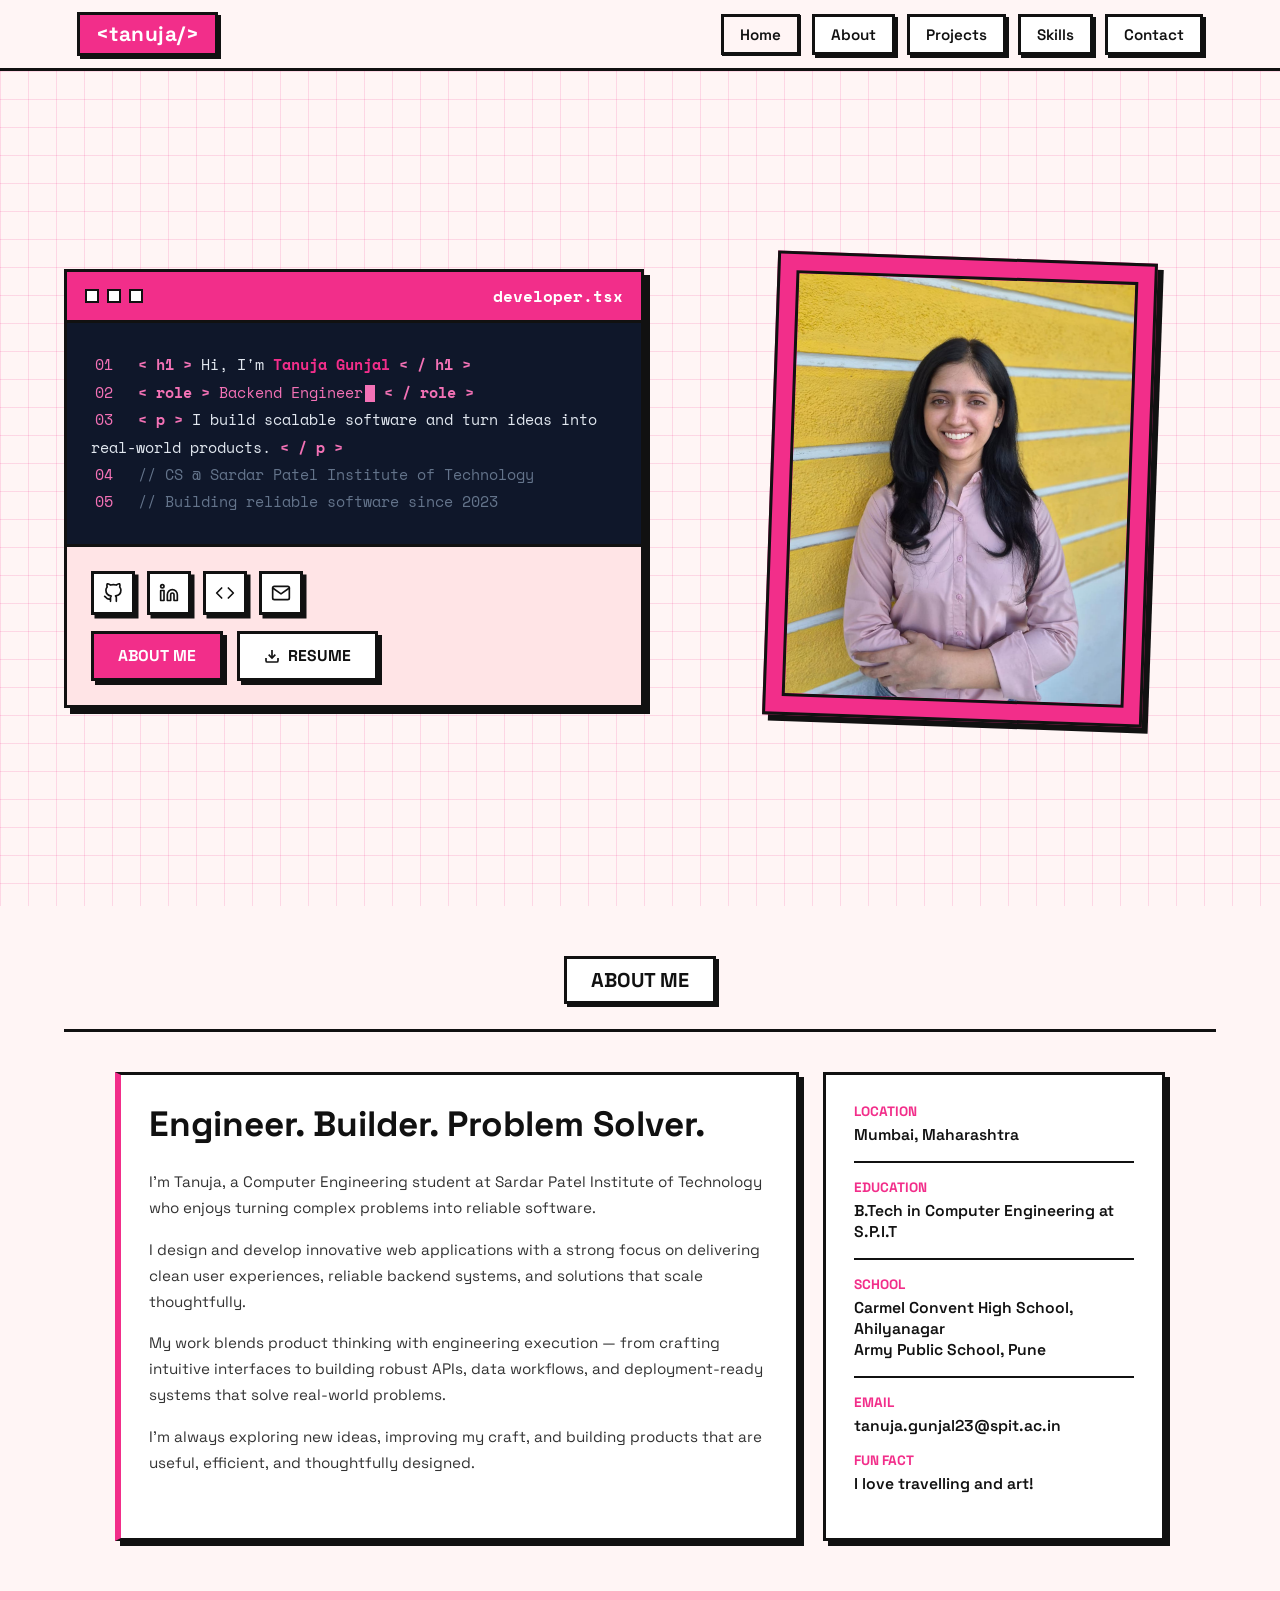
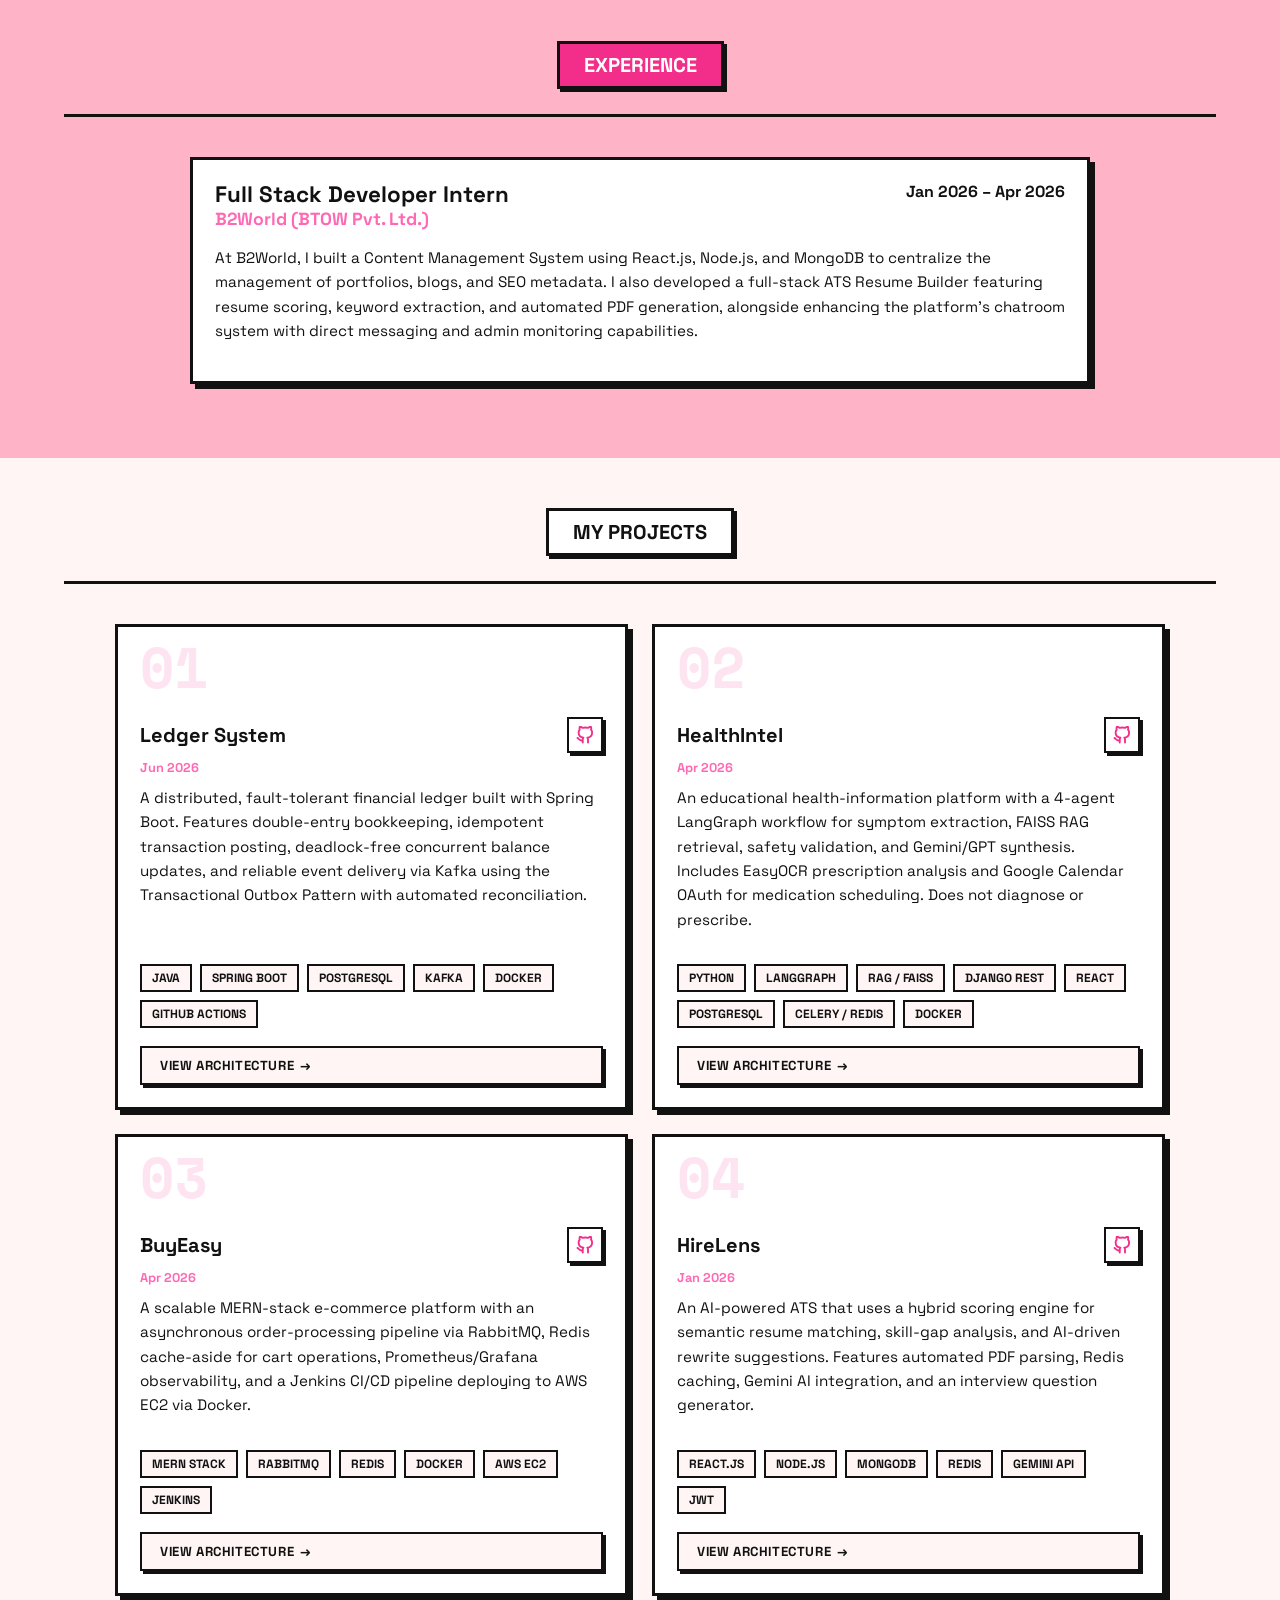
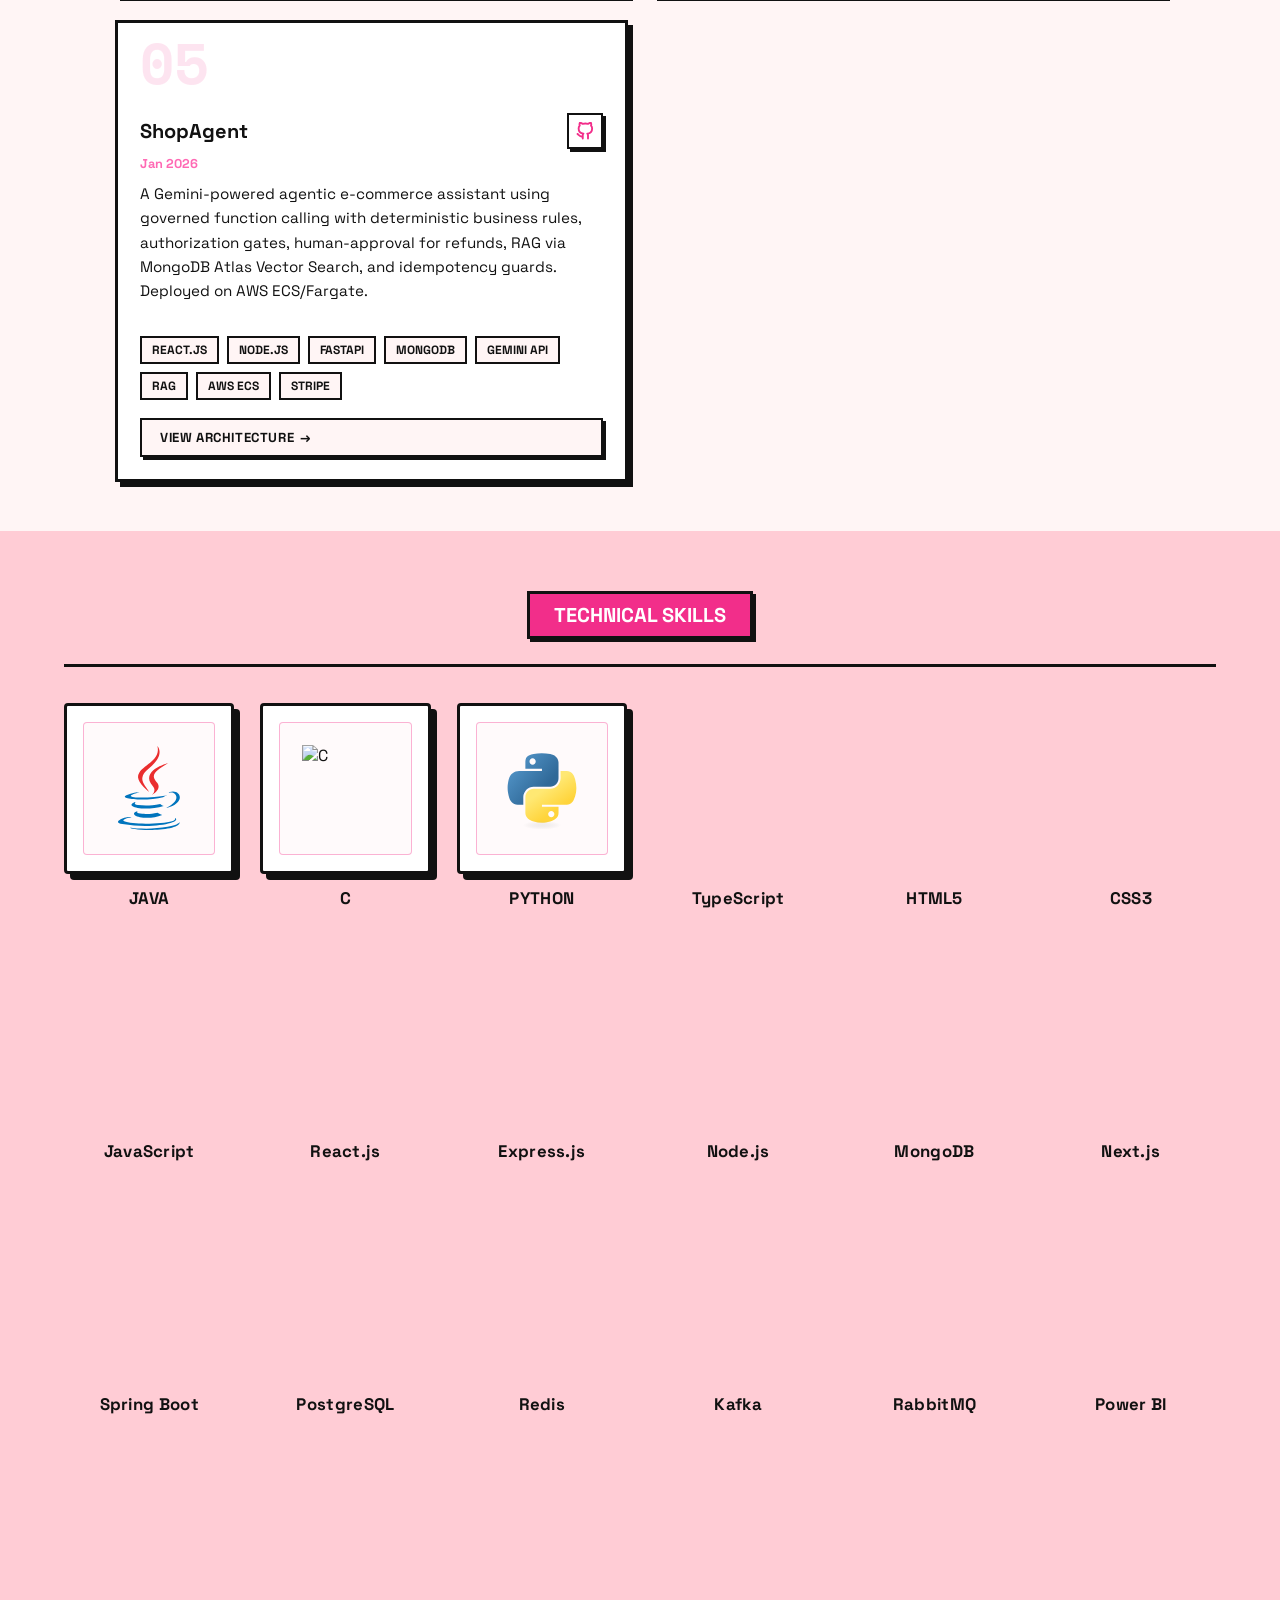
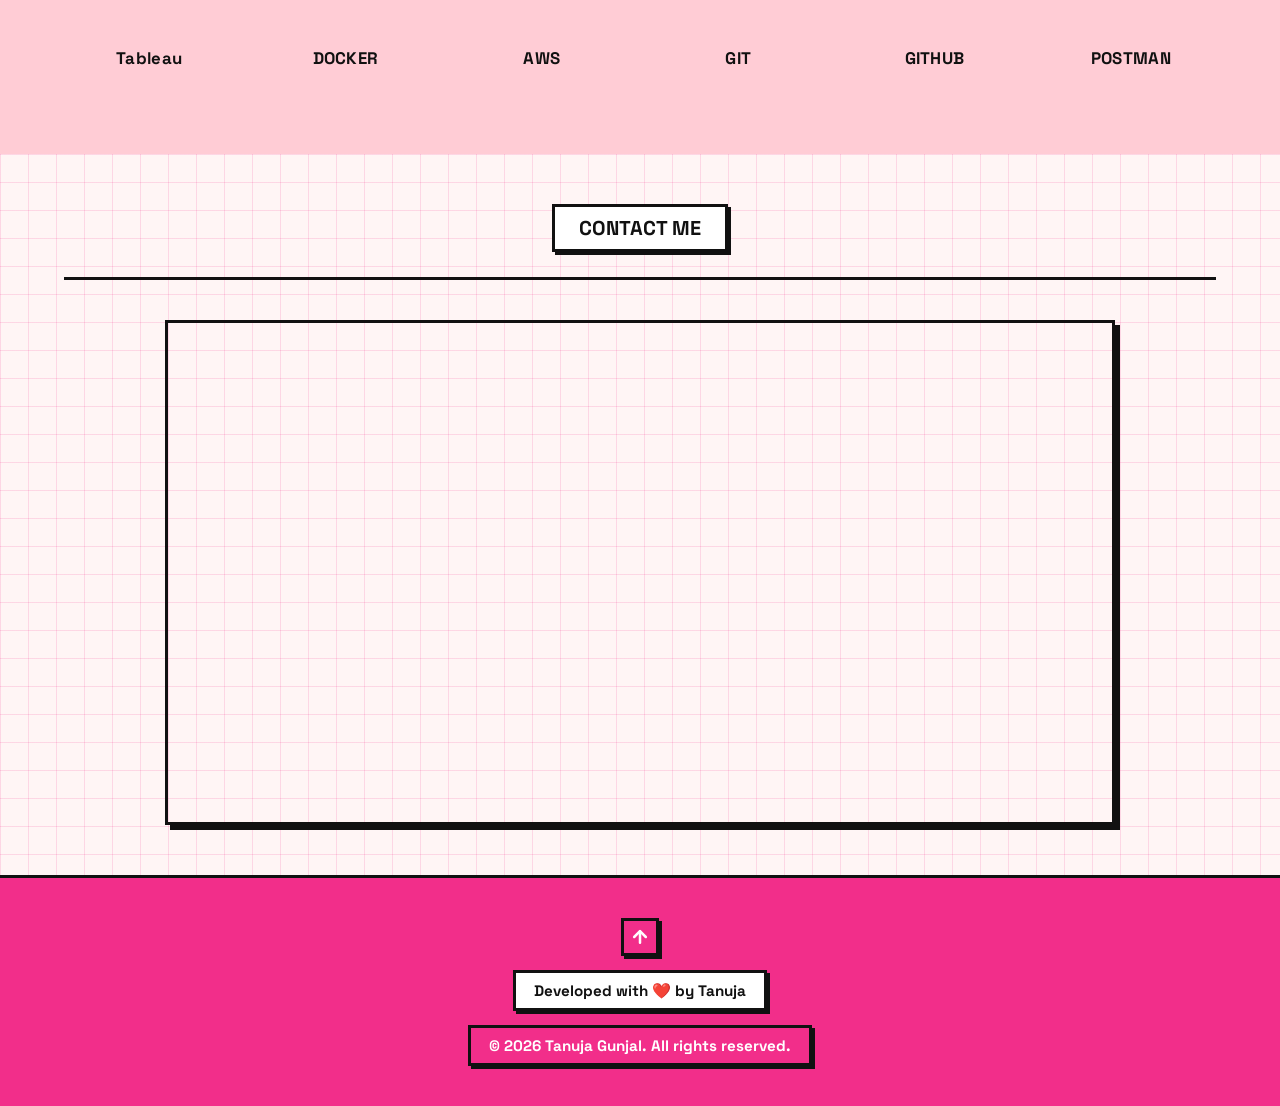
==== index.html @ b0959d9d "feat: complete portfolio – skills redesign with real logos, modal architecture, all projects" ====
<!DOCTYPE html>
<html lang="en">

<head>
  <meta charset="UTF-8" />
  <meta name="viewport" content="width=device-width, initial-scale=1.0" />
  <title>Tanuja Gunjal | Full Stack Developer</title>
  <meta name="description" content="Portfolio of Tanuja Gunjal – Computer Engineering Student at SPIT, Mumbai." />
  <link rel="preconnect" href="https://fonts.googleapis.com" />
  <link rel="preconnect" href="https://fonts.gstatic.com" crossorigin />
  <link
    href="https://fonts.googleapis.com/css2?family=Space+Grotesk:wght@400;500;600;700&family=Space+Mono:wght@400;700&display=swap"
    rel="stylesheet" />
  <link rel="stylesheet" href="style.css" />
  <script src="https://cdn.jsdelivr.net/npm/mermaid@10/dist/mermaid.min.js"></script>
</head>

<body>

  <!-- NAVBAR -->
  <nav id="navbar">
    <div class="nav-logo">&lt;tanuja/&gt;</div>
    <ul class="nav-links" id="nav-links">
      <li><a href="#home" class="nav-link" id="nav-home">Home</a></li>
      <li><a href="#about" class="nav-link" id="nav-about">About</a></li>
      <li><a href="#projects" class="nav-link" id="nav-projects">Projects</a></li>
      <li><a href="#skills" class="nav-link" id="nav-skills">Skills</a></li>
      <li><a href="#contact" class="nav-link" id="nav-contact">Contact</a></li>
    </ul>
    <button class="hamburger" id="hamburger" aria-label="Toggle menu">
      <span></span><span></span><span></span>
    </button>
  </nav>

  <!-- HERO SECTION -->
  <section id="home" class="hero">
    <div class="hero-bg-grid animated-bg"></div>
    <div class="hero-content">
      <div class="code-editor" id="hero-editor">
        <div class="editor-titlebar">
          <div class="editor-dots">
            <span class="dot"></span>
            <span class="dot"></span>
            <span class="dot"></span>
          </div>
          <span class="editor-filename">developer.tsx</span>
        </div>
        <div class="editor-body">
          <div class="code-line"><span class="ln">01</span>&nbsp;<span class="c-tag">&lt; h1 &gt;</span> Hi, I'm <span
              class="c-name">Tanuja Gunjal</span> <span class="c-tag">&lt; / h1 &gt;</span></div>
          <div class="code-line"><span class="ln">02</span>&nbsp;<span class="c-tag">&lt; role &gt;</span> <span
              class="c-pink" id="typing-role"></span><span class="cursor-blink"></span> <span class="c-tag">&lt; / role
              &gt;</span></div>
          <div class="code-line"><span class="ln">03</span>&nbsp;<span class="c-tag">&lt; p &gt;</span> I build scalable
            software and turn ideas into real-world products. <span class="c-tag">&lt; / p &gt;</span></div>
          <div class="code-line"><span class="ln">04</span>&nbsp;<span class="c-comment">// CS @ Sardar Patel Institute
              of Technology</span></div>
          <div class="code-line"><span class="ln">05</span>&nbsp;<span class="c-comment">// Building reliable software
              since 2023</span></div>
        </div>
        <div class="editor-footer">
          <div class="editor-socials">
            <a href="https://github.com/TanujaGunjal" target="_blank" class="social-icon-btn" id="hero-github"
              aria-label="GitHub">
              <svg xmlns="http://www.w3.org/2000/svg" width="20" height="20" viewBox="0 0 24 24" fill="none"
                stroke="currentColor" stroke-width="2" stroke-linecap="round" stroke-linejoin="round">
                <path
                  d="M9 19c-5 1.5-5-2.5-7-3m14 6v-3.87a3.37 3.37 0 0 0-.94-2.61c3.14-.35 6.44-1.54 6.44-7A5.44 5.44 0 0 0 20 4.77 5.07 5.07 0 0 0 19.91 1S18.73.65 16 2.48a13.38 13.38 0 0 0-7 0C6.27.65 5.09 1 5.09 1A5.07 5.07 0 0 0 5 4.77a5.44 5.44 0 0 0-1.5 3.78c0 5.42 3.3 6.61 6.44 7A3.37 3.37 0 0 0 9 18.13V22">
                </path>
              </svg>
            </a>
            <a href="https://www.linkedin.com/in/tanuja-gunjal-a8a835290" target="_blank" class="social-icon-btn"
              id="hero-linkedin" aria-label="LinkedIn">
              <svg xmlns="http://www.w3.org/2000/svg" width="20" height="20" viewBox="0 0 24 24" fill="none"
                stroke="currentColor" stroke-width="2" stroke-linecap="round" stroke-linejoin="round">
                <path d="M16 8a6 6 0 0 1 6 6v7h-4v-7a2 2 0 0 0-2-2 2 2 0 0 0-2 2v7h-4v-7a6 6 0 0 1 6-6z"></path>
                <rect x="2" y="9" width="4" height="12"></rect>
                <circle cx="4" cy="4" r="2"></circle>
              </svg>
            </a>
            <a href="https://leetcode.com/u/tanujagunjal/" target="_blank" class="social-icon-btn" id="hero-leetcode"
              aria-label="LeetCode">
              <svg xmlns="http://www.w3.org/2000/svg" width="20" height="20" viewBox="0 0 24 24" fill="none"
                stroke="currentColor" stroke-width="2" stroke-linecap="round" stroke-linejoin="round">
                <polyline points="16 18 22 12 16 6"></polyline>
                <polyline points="8 6 2 12 8 18"></polyline>
              </svg>
            </a>
            <a href="mailto:tanuja.gunjal23@spit.ac.in" class="social-icon-btn" id="hero-email" aria-label="Email">
              <svg xmlns="http://www.w3.org/2000/svg" width="20" height="20" viewBox="0 0 24 24" fill="none"
                stroke="currentColor" stroke-width="2" stroke-linecap="round" stroke-linejoin="round">
                <path d="M4 4h16c1.1 0 2 .9 2 2v12c0 1.1-.9 2-2 2H4c-1.1 0-2-.9-2-2V6c0-1.1.9-2 2-2z"></path>
                <polyline points="22,6 12,13 2,6"></polyline>
              </svg>
            </a>
          </div>
          <div class="editor-cta">
            <a href="#about" class="btn-solid" id="btn-about-me">ABOUT ME</a>
            <a href="Resume_TanujaGunjal.pdf" download="Resume_TanujaGunjal.pdf" class="btn-outline" id="btn-resume">
              <svg xmlns="http://www.w3.org/2000/svg" width="16" height="16" viewBox="0 0 24 24" fill="none"
                stroke="currentColor" stroke-width="2.5">
                <path d="M21 15v4a2 2 0 0 1-2 2H5a2 2 0 0 1-2-2v-4"></path>
                <polyline points="7 10 12 15 17 10"></polyline>
                <line x1="12" y1="15" x2="12" y2="3"></line>
              </svg>
              RESUME
            </a>
          </div>
        </div>
      </div>
      <div class="hero-photo-wrap" id="hero-photo-wrap">
        <div class="hero-photo-frame">
          <div class="hero-photo-inner">
            <img src="pic.jpeg" alt="Tanuja Gunjal" class="hero-photo" id="hero-photo" />
          </div>
        </div>
      </div>
    </div>
  </section>



  <!-- ABOUT SECTION -->
  <section id="about" class="section about-section">
    <div class="section-label-wrap">
      <div class="section-pill-label">ABOUT ME</div>
    </div>
    <div class="section-divider-line"></div>
    <div class="about-grid">
      <div class="about-bio-card" id="about-bio-card">

        <h3 style="margin-bottom: 1.5rem; font-size: 2.2rem; line-height: 1.2;">Engineer. Builder. Problem Solver.</h3>
        <p>I'm Tanuja, a Computer Engineering student at Sardar Patel Institute of Technology who enjoys turning complex
          problems into reliable software.</p>
        <p>I design and develop innovative web applications with a strong focus on delivering clean user experiences,
          reliable backend systems, and solutions that scale thoughtfully.</p>
        <p>My work blends product thinking with engineering execution — from crafting intuitive interfaces to building
          robust APIs, data workflows, and deployment-ready systems that solve real-world problems.</p>
        <p>I'm always exploring new ideas, improving my craft, and building products that are useful, efficient, and
          thoughtfully designed.</p>
      </div>
      <div class="about-info-card" id="about-info-card">
        <div class="info-item">
          <span class="info-label">LOCATION</span>
          <span class="info-value">Mumbai, Maharashtra</span>
          <div class="info-hr"></div>
        </div>
        <div class="info-item">
          <span class="info-label">EDUCATION</span>
          <span class="info-value">B.Tech in Computer Engineering at S.P.I.T</span>
          <div class="info-hr"></div>
        </div>
        <div class="info-item">
          <span class="info-label">SCHOOL</span>
          <span class="info-value">Carmel Convent High School, Ahilyanagar<br>Army Public School, Pune</span>
          <div class="info-hr"></div>
        </div>
        <div class="info-item">
          <span class="info-label">EMAIL</span>
          <span class="info-value">tanuja.gunjal23@spit.ac.in</span>
        </div>
        <div class="info-item">
          <span class="info-label">FUN FACT</span>
          <span class="info-value">I love travelling and art!</span>
        </div>
      </div>
    </div>
  </section>

  <!-- EXPERIENCE SECTION -->
  <section id="experience" class="section projects-section">
    <div class="projects-bg-stripes"></div>
    <div class="section-label-wrap">
      <div class="section-pill-label pink-pill">EXPERIENCE</div>
    </div>
    <div class="section-divider-line"></div>

    <div style="max-width: 900px; margin: 0 auto;">
      <div class="project-card experience-card fade-in" style="margin-bottom: 24px;">
        <div class="project-body">
          <h3 class="project-title" style="font-size: 1.4rem;">Full Stack Developer Intern <span
              style="font-size: 1rem; color: var(--text-muted); float: right;">Jan 2026 – Apr 2026</span></h3>
          <h4 style="font-size: 1.1rem; color: var(--pink); margin-bottom: 16px;">B2World (BTOW Pvt. Ltd.)</h4>

          <p style="font-size: 0.95rem; color: var(--text-muted); line-height: 1.6; margin-bottom: 16px;">
            At B2World, I built a Content Management System using React.js, Node.js, and MongoDB to centralize the
            management of portfolios, blogs, and SEO metadata. I also developed a full-stack ATS Resume Builder
            featuring resume scoring, keyword extraction, and automated PDF generation, alongside enhancing the
            platform's chatroom system with direct messaging and admin monitoring capabilities.
          </p>
        </div>
      </div>
    </div>
  </section>

  <!-- PROJECTS SECTION -->
  <section id="projects" class="section about-section" style="background: var(--cream);">
    <div class="section-label-wrap">
      <div class="section-pill-label">MY PROJECTS</div>
    </div>
    <div class="section-divider-line"></div>
    <div class="projects-grid">

      <div class="project-card">
        <div class="project-num">01</div>
        <div class="project-body" style="border-top: none;">
          <div class="project-header">
            <h3 class="project-title">Ledger System</h3>
            <a href="https://github.com/TanujaGunjal/ledger-system" target="_blank" rel="noopener noreferrer"
              class="project-github-btn" aria-label="Ledger System GitHub">
              <svg xmlns="http://www.w3.org/2000/svg" width="20" height="20" viewBox="0 0 24 24" fill="none"
                stroke="var(--hot-pink)" stroke-width="2.5" stroke-linecap="round" stroke-linejoin="round">
                <path
                  d="M9 19c-5 1.5-5-2.5-7-3m14 6v-3.87a3.37 3.37 0 0 0-.94-2.61c3.14-.35 6.44-1.54 6.44-7A5.44 5.44 0 0 0 20 4.77 5.07 5.07 0 0 0 19.91 1S18.73.65 16 2.48a13.38 13.38 0 0 0-7 0C6.27.65 5.09 1 5.09 1A5.07 5.07 0 0 0 5 4.77a5.44 5.44 0 0 0-1.5 3.78c0 5.42 3.3 6.61 6.44 7A3.37 3.37 0 0 0 9 18.13V22">
                </path>
              </svg>
            </a>
          </div>
          <p style="font-size: 0.8rem; font-weight: 700; margin-bottom: 10px; color: var(--pink);">Jun 2026</p>
          <p style="font-size: 0.95rem; color: var(--text-muted); line-height: 1.6; margin-bottom: 16px; flex: 1;">A
            distributed, fault-tolerant financial ledger built with Spring Boot. Features double-entry bookkeeping,
            idempotent transaction posting, deadlock-free concurrent balance updates, and reliable event delivery via
            Kafka using the Transactional Outbox Pattern with automated reconciliation.</p>
          <div class="project-tags">
            <span class="tag-pill">JAVA</span><span class="tag-pill">SPRING BOOT</span><span
              class="tag-pill">POSTGRESQL</span><span class="tag-pill">KAFKA</span><span
              class="tag-pill">DOCKER</span><span class="tag-pill">GITHUB ACTIONS</span>
          </div>
          <button class="architecture-btn" onclick="openCaseStudy('ledger')" id="btn-arch-ledger">VIEW ARCHITECTURE <span aria-hidden="true">→</span></button>
        </div>
      </div>

      <div class="project-card">
        <div class="project-num">02</div>
        <div class="project-body">
          <div class="project-header">
            <h3 class="project-title">HealthIntel</h3>
            <a href="https://github.com/TanujaGunjal/HealthIntel" target="_blank" rel="noopener noreferrer"
              class="project-github-btn" aria-label="HealthIntel GitHub">
              <svg xmlns="http://www.w3.org/2000/svg" width="20" height="20" viewBox="0 0 24 24" fill="none"
                stroke="var(--hot-pink)" stroke-width="2.5" stroke-linecap="round" stroke-linejoin="round">
                <path
                  d="M9 19c-5 1.5-5-2.5-7-3m14 6v-3.87a3.37 3.37 0 0 0-.94-2.61c3.14-.35 6.44-1.54 6.44-7A5.44 5.44 0 0 0 20 4.77 5.07 5.07 0 0 0 19.91 1S18.73.65 16 2.48a13.38 13.38 0 0 0-7 0C6.27.65 5.09 1 5.09 1A5.07 5.07 0 0 0 5 4.77a5.44 5.44 0 0 0-1.5 3.78c0 5.42 3.3 6.61 6.44 7A3.37 3.37 0 0 0 9 18.13V22">
                </path>
              </svg>
            </a>
          </div>
          <p style="font-size: 0.8rem; font-weight: 700; margin-bottom: 10px; color: var(--pink);">Apr 2026</p>
          <p style="font-size: 0.95rem; color: var(--text-muted); line-height: 1.6; margin-bottom: 16px; flex: 1;">An
            educational health-information platform with a 4-agent LangGraph workflow for symptom extraction, FAISS RAG
            retrieval, safety validation, and Gemini/GPT synthesis. Includes EasyOCR prescription analysis and Google
            Calendar OAuth for medication scheduling. Does not diagnose or prescribe.</p>
          <div class="project-tags">
            <span class="tag-pill">PYTHON</span><span class="tag-pill">LANGGRAPH</span><span
              class="tag-pill">RAG / FAISS</span><span class="tag-pill">DJANGO REST</span><span
              class="tag-pill">REACT</span><span class="tag-pill">POSTGRESQL</span><span
              class="tag-pill">CELERY / REDIS</span><span class="tag-pill">DOCKER</span>
          </div>
          <button class="architecture-btn" onclick="openCaseStudy('healthintel')" id="btn-arch-healthintel">VIEW ARCHITECTURE <span aria-hidden="true">→</span></button>
        </div>
      </div>

      <div class="project-card">
        <div class="project-num">03</div>
        <div class="project-body">
          <div class="project-header">
            <h3 class="project-title">BuyEasy</h3>
            <a href="https://github.com/TanujaGunjal/BuyEasy-DevOps" target="_blank" rel="noopener noreferrer"
              class="project-github-btn" aria-label="BuyEasy GitHub">
              <svg xmlns="http://www.w3.org/2000/svg" width="20" height="20" viewBox="0 0 24 24" fill="none"
                stroke="var(--hot-pink)" stroke-width="2.5" stroke-linecap="round" stroke-linejoin="round">
                <path
                  d="M9 19c-5 1.5-5-2.5-7-3m14 6v-3.87a3.37 3.37 0 0 0-.94-2.61c3.14-.35 6.44-1.54 6.44-7A5.44 5.44 0 0 0 20 4.77 5.07 5.07 0 0 0 19.91 1S18.73.65 16 2.48a13.38 13.38 0 0 0-7 0C6.27.65 5.09 1 5.09 1A5.07 5.07 0 0 0 5 4.77a5.44 5.44 0 0 0-1.5 3.78c0 5.42 3.3 6.61 6.44 7A3.37 3.37 0 0 0 9 18.13V22">
                </path>
              </svg>
            </a>
          </div>
          <p style="font-size: 0.8rem; font-weight: 700; margin-bottom: 10px; color: var(--pink);">Apr 2026</p>
          <p style="font-size: 0.95rem; color: var(--text-muted); line-height: 1.6; margin-bottom: 16px; flex: 1;">A
            scalable MERN-stack e-commerce platform with an asynchronous order-processing pipeline via RabbitMQ,
            Redis cache-aside for cart operations, Prometheus/Grafana observability, and a Jenkins CI/CD pipeline
            deploying to AWS EC2 via Docker.</p>
          <div class="project-tags">
            <span class="tag-pill">MERN STACK</span><span class="tag-pill">RABBITMQ</span><span
              class="tag-pill">REDIS</span><span class="tag-pill">DOCKER</span><span class="tag-pill">AWS
              EC2</span><span class="tag-pill">JENKINS</span>
          </div>
          <button class="architecture-btn" onclick="openCaseStudy('buyeasy')" id="btn-arch-buyeasy">VIEW ARCHITECTURE <span aria-hidden="true">→</span></button>
        </div>
      </div>

      <div class="project-card">
        <div class="project-num">04</div>
        <div class="project-body">
          <div class="project-header">
            <h3 class="project-title">HireLens</h3>
            <a href="https://github.com/TanujaGunjal/hirelens" target="_blank" rel="noopener noreferrer"
              class="project-github-btn" aria-label="HireLens GitHub">
              <svg xmlns="http://www.w3.org/2000/svg" width="20" height="20" viewBox="0 0 24 24" fill="none"
                stroke="var(--hot-pink)" stroke-width="2.5" stroke-linecap="round" stroke-linejoin="round">
                <path
                  d="M9 19c-5 1.5-5-2.5-7-3m14 6v-3.87a3.37 3.37 0 0 0-.94-2.61c3.14-.35 6.44-1.54 6.44-7A5.44 5.44 0 0 0 20 4.77 5.07 5.07 0 0 0 19.91 1S18.73.65 16 2.48a13.38 13.38 0 0 0-7 0C6.27.65 5.09 1 5.09 1A5.07 5.07 0 0 0 5 4.77a5.44 5.44 0 0 0-1.5 3.78c0 5.42 3.3 6.61 6.44 7A3.37 3.37 0 0 0 9 18.13V22">
                </path>
              </svg>
            </a>
          </div>
          <p style="font-size: 0.8rem; font-weight: 700; margin-bottom: 10px; color: var(--pink);">Jan 2026</p>
          <p style="font-size: 0.95rem; color: var(--text-muted); line-height: 1.6; margin-bottom: 16px; flex: 1;">An
            AI-powered ATS that uses a hybrid scoring engine for semantic resume matching, skill-gap analysis, and
            AI-driven rewrite suggestions. Features automated PDF parsing, Redis caching, Gemini AI integration,
            and an interview question generator.</p>
          <div class="project-tags">
            <span class="tag-pill">REACT.JS</span><span class="tag-pill">NODE.JS</span><span
              class="tag-pill">MONGODB</span><span class="tag-pill">REDIS</span><span class="tag-pill">GEMINI
              API</span><span class="tag-pill">JWT</span>
          </div>
          <button class="architecture-btn" onclick="openCaseStudy('hirelens')" id="btn-arch-hirelens">VIEW ARCHITECTURE <span aria-hidden="true">→</span></button>
        </div>
      </div>

      <div class="project-card fade-in">
        <div class="project-num">05</div>
        <div class="project-body">
          <div class="project-header">
            <h3 class="project-title">ShopAgent</h3>
            <a href="https://github.com/TanujaGunjal/ShopAgent-" target="_blank" rel="noopener noreferrer"
              class="project-github-btn" aria-label="ShopAgent GitHub">
              <svg xmlns="http://www.w3.org/2000/svg" width="20" height="20" viewBox="0 0 24 24" fill="none"
                stroke="var(--hot-pink)" stroke-width="2.5" stroke-linecap="round" stroke-linejoin="round">
                <path
                  d="M9 19c-5 1.5-5-2.5-7-3m14 6v-3.87a3.37 3.37 0 0 0-.94-2.61c3.14-.35 6.44-1.54 6.44-7A5.44 5.44 0 0 0 20 4.77 5.07 5.07 0 0 0 19.91 1S18.73.65 16 2.48a13.38 13.38 0 0 0-7 0C6.27.65 5.09 1 5.09 1A5.07 5.07 0 0 0 5 4.77a5.44 5.44 0 0 0-1.5 3.78c0 5.42 3.3 6.61 6.44 7A3.37 3.37 0 0 0 9 18.13V22">
                </path>
              </svg>
            </a>
          </div>
          <p style="font-size: 0.8rem; font-weight: 700; margin-bottom: 10px; color: var(--pink);">Jan 2026</p>
          <p style="font-size: 0.95rem; color: var(--text-muted); line-height: 1.6; margin-bottom: 16px; flex: 1;">A
            Gemini-powered agentic e-commerce assistant using governed function calling with deterministic business
            rules, authorization gates, human-approval for refunds, RAG via MongoDB Atlas Vector Search, and idempotency
            guards. Deployed on AWS ECS/Fargate.</p>
          <div class="project-tags">
            <span class="tag-pill">REACT.JS</span><span class="tag-pill">NODE.JS</span><span
              class="tag-pill">FASTAPI</span><span class="tag-pill">MONGODB</span><span class="tag-pill">GEMINI
              API</span><span class="tag-pill">RAG</span><span class="tag-pill">AWS ECS</span><span
              class="tag-pill">STRIPE</span>
          </div>
          <button class="architecture-btn" onclick="openCaseStudy('shopagent')" id="btn-arch-shopagent">VIEW ARCHITECTURE <span aria-hidden="true">→</span></button>
        </div>
      </div>


    </div>
  </section>

  <!-- SKILLS SECTION -->
  <section id="skills" class="section skills-section">
    <div class="section-label-wrap">
      <div class="section-pill-label pink-pill">TECHNICAL SKILLS</div>
    </div>
    <div class="section-divider-line"></div>
    <div class="skills-grid">
      <div class="skill-item">
        <div class="skill-card">
          <div class="skill-logo-box">
            <img src="assets/icons/java.svg" alt="Java" class="skill-logo" loading="lazy" />
          </div>
        </div>
        <span class="skill-label">JAVA</span>
      </div>

      <div class="skill-item">
        <div class="skill-card">
          <div class="skill-logo-box">
            <img src="assets/icons/c.svg" alt="C" class="skill-logo" loading="lazy" />
          </div>
        </div>
        <span class="skill-label">C</span>
      </div>

      <div class="skill-item">
        <div class="skill-card">
          <div class="skill-logo-box">
            <img src="assets/icons/python.svg" alt="Python" class="skill-logo" loading="lazy" />
          </div>
        </div>
        <span class="skill-label">PYTHON</span>
      </div>

      <div class="skill-item">
        <div class="skill-card">
          <div class="skill-logo-box">
            <img src="assets/icons/typescript.svg" alt="TypeScript" class="skill-logo" loading="lazy" />
          </div>
        </div>
        <span class="skill-label">TypeScript</span>
      </div>

      <div class="skill-item">
        <div class="skill-card">
          <div class="skill-logo-box">
            <img src="assets/icons/html5.svg" alt="HTML5" class="skill-logo" loading="lazy" />
          </div>
        </div>
        <span class="skill-label">HTML5</span>
      </div>

      <div class="skill-item">
        <div class="skill-card">
          <div class="skill-logo-box">
            <img src="assets/icons/css3.svg" alt="CSS3" class="skill-logo" loading="lazy" />
          </div>
        </div>
        <span class="skill-label">CSS3</span>
      </div>

      <div class="skill-item">
        <div class="skill-card">
          <div class="skill-logo-box">
            <img src="assets/icons/javascript.svg" alt="JavaScript" class="skill-logo" loading="lazy" />
          </div>
        </div>
        <span class="skill-label">JavaScript</span>
      </div>

      <div class="skill-item">
        <div class="skill-card">
          <div class="skill-logo-box">
            <img src="assets/icons/react.svg" alt="React.js" class="skill-logo" loading="lazy" />
          </div>
        </div>
        <span class="skill-label">React.js</span>
      </div>

      <div class="skill-item">
        <div class="skill-card">
          <div class="skill-logo-box logo-dark">
            <img src="assets/icons/express.svg" alt="Express.js" class="skill-logo" loading="lazy" />
          </div>
        </div>
        <span class="skill-label">Express.js</span>
      </div>

      <div class="skill-item">
        <div class="skill-card">
          <div class="skill-logo-box">
            <img src="assets/icons/nodejs.svg" alt="Node.js" class="skill-logo" loading="lazy" />
          </div>
        </div>
        <span class="skill-label">Node.js</span>
      </div>

      <div class="skill-item">
        <div class="skill-card">
          <div class="skill-logo-box">
            <img src="assets/icons/mongodb.svg" alt="MongoDB" class="skill-logo" loading="lazy" />
          </div>
        </div>
        <span class="skill-label">MongoDB</span>
      </div>

      <div class="skill-item">
        <div class="skill-card">
          <div class="skill-logo-box logo-dark">
            <img src="assets/icons/nextjs.svg" alt="Next.js" class="skill-logo" loading="lazy" />
          </div>
        </div>
        <span class="skill-label">Next.js</span>
      </div>

      <div class="skill-item">
        <div class="skill-card">
          <div class="skill-logo-box">
            <img src="assets/icons/spring.svg" alt="Spring Boot" class="skill-logo" loading="lazy" />
          </div>
        </div>
        <span class="skill-label">Spring Boot</span>
      </div>

      <div class="skill-item">
        <div class="skill-card">
          <div class="skill-logo-box">
            <img src="assets/icons/postgresql.svg" alt="PostgreSQL" class="skill-logo" loading="lazy" />
          </div>
        </div>
        <span class="skill-label">PostgreSQL</span>
      </div>

      <div class="skill-item">
        <div class="skill-card">
          <div class="skill-logo-box">
            <img src="assets/icons/redis.svg" alt="Redis" class="skill-logo" loading="lazy" />
          </div>
        </div>
        <span class="skill-label">Redis</span>
      </div>

      <div class="skill-item">
        <div class="skill-card">
          <div class="skill-logo-box logo-dark">
            <img src="assets/icons/kafka.svg" alt="Kafka" class="skill-logo" loading="lazy" />
          </div>
        </div>
        <span class="skill-label">Kafka</span>
      </div>

      <div class="skill-item">
        <div class="skill-card">
          <div class="skill-logo-box">
            <img src="assets/icons/rabbitmq.svg" alt="RabbitMQ" class="skill-logo" loading="lazy" />
          </div>
        </div>
        <span class="skill-label">RabbitMQ</span>
      </div>

      <div class="skill-item">
        <div class="skill-card">
          <div class="skill-logo-box">
            <img src="assets/icons/powerbi.svg" alt="Power BI" class="skill-logo" loading="lazy" />
          </div>
        </div>
        <span class="skill-label">Power BI</span>
      </div>

      <div class="skill-item">
        <div class="skill-card">
          <div class="skill-logo-box">
            <img src="assets/icons/tableau.svg" alt="Tableau" class="skill-logo" loading="lazy" />
          </div>
        </div>
        <span class="skill-label">Tableau</span>
      </div>

      <div class="skill-item">
        <div class="skill-card">
          <div class="skill-logo-box">
            <img src="assets/icons/docker.svg" alt="Docker" class="skill-logo" loading="lazy" />
          </div>
        </div>
        <span class="skill-label">DOCKER</span>
      </div>

      <div class="skill-item">
        <div class="skill-card">
          <div class="skill-logo-box">
            <img src="assets/icons/aws.svg" alt="AWS" class="skill-logo" loading="lazy" />
          </div>
        </div>
        <span class="skill-label">AWS</span>
      </div>

      <div class="skill-item">
        <div class="skill-card">
          <div class="skill-logo-box">
            <img src="assets/icons/git.svg" alt="Git" class="skill-logo" loading="lazy" />
          </div>
        </div>
        <span class="skill-label">GIT</span>
      </div>

      <div class="skill-item">
        <div class="skill-card">
          <div class="skill-logo-box logo-dark">
            <img src="assets/icons/github.svg" alt="GitHub" class="skill-logo" loading="lazy" />
          </div>
        </div>
        <span class="skill-label">GITHUB</span>
      </div>

      <div class="skill-item">
        <div class="skill-card">
          <div class="skill-logo-box">
            <img src="assets/icons/postman.svg" alt="Postman" class="skill-logo" loading="lazy" />
          </div>
        </div>
        <span class="skill-label">POSTMAN</span>
      </div>
    </div>
  </section>

  <!-- CONTACT SECTION -->
<section id="contact" class="section contact-section" style="background: var(--cream);">
    <div class="hero-bg-grid animated-bg"></div>
    <div class="section-label-wrap">
      <div class="section-pill-label">CONTACT ME</div>
    </div>
    <div class="section-divider-line"></div>
    <div class="contact-grid" id="contact-container">
      <div class="contact-left">
        <h2 class="contact-heading">LET'S CONNECT</h2>
        <p class="contact-subtext">I'm always open to discussing new projects, creative ideas, or opportunities to be
          part of your vision. Whether you have a question, want to collaborate, or just want to say hi, feel free to
          reach out!</p>
        <div class="contact-info-row">
          <div class="contact-icon-box">
            <svg xmlns="http://www.w3.org/2000/svg" width="20" height="20" viewBox="0 0 24 24" fill="none"
              stroke="white" stroke-width="2" stroke-linecap="round" stroke-linejoin="round">
              <path d="M4 4h16c1.1 0 2 .9 2 2v12c0 1.1-.9 2-2 2H4c-1.1 0-2-.9-2-2V6c0-1.1.9-2 2-2z"></path>
              <polyline points="22,6 12,13 2,6"></polyline>
            </svg>
          </div>
          <div>
            <div class="cinfo-label">EMAIL</div>
            <div class="cinfo-val">tanuja.gunjal23@spit.ac.in</div>
          </div>
        </div>

        <div class="contact-info-row">
          <div class="contact-icon-box">
            <svg xmlns="http://www.w3.org/2000/svg" width="20" height="20" viewBox="0 0 24 24" fill="none"
              stroke="white" stroke-width="2" stroke-linecap="round" stroke-linejoin="round">
              <path d="M21 10c0 7-9 13-9 13s-9-6-9-13a9 9 0 0 1 18 0z"></path>
              <circle cx="12" cy="10" r="3"></circle>
            </svg>
          </div>
          <div>
            <div class="cinfo-label">LOCATION</div>
            <div class="cinfo-val">Mumbai, Maharashtra</div>
          </div>
        </div>
        <p class="connect-label">CONNECT WITH ME</p>
        <div class="connect-icons">
          <a href="https://github.com/TanujaGunjal" target="_blank" class="connect-icon-btn" id="contact-github"
            aria-label="GitHub">
            <svg xmlns="http://www.w3.org/2000/svg" width="24" height="24" viewBox="0 0 24 24" fill="none"
              stroke="white" stroke-width="2" stroke-linecap="round" stroke-linejoin="round">
              <path
                d="M9 19c-5 1.5-5-2.5-7-3m14 6v-3.87a3.37 3.37 0 0 0-.94-2.61c3.14-.35 6.44-1.54 6.44-7A5.44 5.44 0 0 0 20 4.77 5.07 5.07 0 0 0 19.91 1S18.73.65 16 2.48a13.38 13.38 0 0 0-7 0C6.27.65 5.09 1 5.09 1A5.07 5.07 0 0 0 5 4.77a5.44 5.44 0 0 0-1.5 3.78c0 5.42 3.3 6.61 6.44 7A3.37 3.37 0 0 0 9 18.13V22">
              </path>
            </svg>
          </a>
          <a href="https://www.linkedin.com/in/tanuja-gunjal-a8a835290" target="_blank" class="connect-icon-btn"
            id="contact-linkedin" aria-label="LinkedIn">
            <svg xmlns="http://www.w3.org/2000/svg" width="24" height="24" viewBox="0 0 24 24" fill="none"
              stroke="white" stroke-width="2" stroke-linecap="round" stroke-linejoin="round">
              <path d="M16 8a6 6 0 0 1 6 6v7h-4v-7a2 2 0 0 0-2-2 2 2 0 0 0-2 2v7h-4v-7a6 6 0 0 1 6-6z"></path>
              <rect x="2" y="9" width="4" height="12"></rect>
              <circle cx="4" cy="4" r="2"></circle>
            </svg>
          </a>
          <a href="https://leetcode.com/u/tanujagunjal/" target="_blank" class="connect-icon-btn" id="contact-leetcode"
            aria-label="LeetCode">
            <svg xmlns="http://www.w3.org/2000/svg" width="24" height="24" viewBox="0 0 24 24" fill="none"
              stroke="white" stroke-width="2" stroke-linecap="round" stroke-linejoin="round">
              <polyline points="16 18 22 12 16 6"></polyline>
              <polyline points="8 6 2 12 8 18"></polyline>
            </svg>
          </a>
        </div>
      </div>
      <div class="contact-right">
        <h2 class="form-heading">DROP ME A MAIL!</h2>
        <form class="contact-form" id="contact-form" onsubmit="handleFormSubmit(event)">
          <input type="text" id="form-name" name="name" placeholder="Your Name" class="form-input" required />
          <input type="email" id="form-email" name="email" placeholder="Your Email" class="form-input" required />
          <input type="text" id="form-subject" name="subject" placeholder="Subject" class="form-input" required />
          <textarea id="form-message" name="message" placeholder="Your Message" class="form-input form-textarea"
            rows="5" required></textarea>
          <button type="submit" class="btn-send" id="btn-send-message">
            SEND MESSAGE
            <svg xmlns="http://www.w3.org/2000/svg" width="18" height="18" viewBox="0 0 24 24" fill="none"
              stroke="white" stroke-width="2.5" stroke-linecap="round" stroke-linejoin="round">
              <line x1="22" y1="2" x2="11" y2="13"></line>
              <polygon points="22 2 15 22 11 13 2 9 22 2"></polygon>
            </svg>
          </button>
          <div id="form-success" class="form-success" style="display:none;">Message sent! I'll get back to you soon.
          </div>
        </form>
      </div>
    </div>
  </section>

  <!-- FOOTER -->
  <footer class="footer">
    <div class="footer-inner">
      <a href="#home" class="scroll-top-btn" aria-label="Scroll to top">
        <svg xmlns="http://www.w3.org/2000/svg" width="20" height="20" viewBox="0 0 24 24" fill="none" stroke="white"
          stroke-width="3" stroke-linecap="round" stroke-linejoin="round">
          <line x1="12" y1="19" x2="12" y2="5"></line>
          <polyline points="5 12 12 5 19 12"></polyline>
        </svg>
      </a>

      <div class="footer-badge white-badge">
        Developed with <span class="heart">❤️</span> by Tanuja
      </div>

      <div class="footer-badge pink-badge">
        &copy; 2026 Tanuja Gunjal. All rights reserved.
      </div>
    </div>
  </footer>

  <!-- PROJECT CASE STUDY MODAL -->
  <div id="case-study-backdrop" class="cs-backdrop" role="dialog" aria-modal="true" aria-labelledby="cs-modal-title" aria-hidden="true">
    <div id="case-study-modal" class="cs-modal">
      <!-- Modal Header -->
      <div class="cs-header">
        <div class="cs-header-meta">
          <span class="cs-num" id="cs-num">01 / SYSTEM DESIGN</span>
          <div class="cs-header-title-row">
            <h2 class="cs-title" id="cs-modal-title">PROJECT</h2>
            <div class="cs-header-badges">
              <a class="cs-repo-btn" id="cs-repo-link" href="#" target="_blank" rel="noopener noreferrer">REPOSITORY ↗</a>
              <span class="cs-verified-badge">SYSTEM VERIFIED</span>
            </div>
          </div>
          <p class="cs-subtitle" id="cs-subtitle"></p>
        </div>
        <button class="cs-close" id="cs-close" aria-label="Close case study">
          <svg xmlns="http://www.w3.org/2000/svg" width="22" height="22" viewBox="0 0 24 24" fill="none" stroke="currentColor" stroke-width="2.5" stroke-linecap="round" stroke-linejoin="round"><line x1="18" y1="6" x2="6" y2="18"></line><line x1="6" y1="6" x2="18" y2="18"></line></svg>
        </button>
      </div>
      <!-- Modal Scrollable Body -->
      <div class="cs-body" id="cs-body">
        <!-- Content injected by JS -->
      </div>
    </div>
  </div>

  <script src="script.js"></script>
</body>

</html>
---- style.css ----
/* ===== VARIABLES & BASE ===== */
:root {
  --pink: #ff69b4;       /* Primary pink */
  --hot-pink: #f22e8a;   /* Logo/accent pink */
  --light-pink: #ffe4e6; /* Editor bottom */
  --cream: #fff5f5;      /* Backgrounds */
  --dark: #0f172a;       /* Editor bg */
  --black: #111111;
  --white: #ffffff;
  
  --bg-grid-1: #ffb3c6;
  --bg-grid-2: #ffccd5;
  
  --border: 3px solid var(--black);
  --shadow: 5px 5px 0px var(--black);
  --shadow-sm: 3px 3px 0px var(--black);
  
  --font-main: 'Space Grotesk', sans-serif;
  --font-mono: 'Space Mono', monospace;
}

* {
  margin: 0;
  padding: 0;
  box-sizing: border-box;
}

html {
  scroll-behavior: smooth;
}

body {
  font-family: var(--font-main);
  background-color: var(--cream);
  color: var(--black);
  overflow-x: hidden;
}

a {
  text-decoration: none;
  color: inherit;
}

/* ===== TYPOGRAPHY ===== */
h1, h2, h3, h4, h5, h6 {
  font-weight: 700;
  line-height: 1.2;
}

/* ===== NAVBAR ===== */
#navbar {
  display: flex;
  justify-content: space-between;
  align-items: center;
  padding: 12px 6%;
  background-color: var(--cream);
  border-bottom: var(--border);
  position: sticky;
  top: 0;
  z-index: 1000;
}

.nav-logo {
  font-family: var(--font-main);
  font-weight: 700;
  font-size: 1.3rem;
  background-color: var(--hot-pink);
  color: var(--white);
  padding: 6px 16px;
  border: var(--border);
  box-shadow: var(--shadow-sm);
  letter-spacing: 0.5px;
}

.nav-links {
  list-style: none;
  display: flex;
  gap: 12px;
}

.nav-link {
  font-family: var(--font-main);
  font-weight: 600;
  font-size: 0.95rem;
  padding: 8px 16px;
  background-color: var(--white);
  border: var(--border);
  box-shadow: var(--shadow-sm);
  transition: transform 0.2s, box-shadow 0.2s;
}

.nav-link:hover, .nav-link.active {
  transform: translate(2px, 2px);
  box-shadow: 1px 1px 0px var(--black);
  background-color: var(--cream);
}

.hamburger {
  display: none;
  background: transparent;
  border: none;
  cursor: pointer;
  flex-direction: column;
  gap: 5px;
}

.hamburger span {
  width: 28px;
  height: 3px;
  background-color: var(--black);
  display: block;
}

/* ===== HERO SECTION ===== */
.hero {
  min-height: calc(100vh - 65px); /* subtract scaled nav height */
  display: flex;
  align-items: center;
  justify-content: center;
  position: relative;
  overflow: hidden;
  padding: 40px 5%;
  background-color: var(--bg-grid-1);
}

.hero-bg-grid {
  position: absolute;
  top: 0; left: 0; width: 100%; height: 100%;
  background-color: var(--cream);
  background-image: 
    linear-gradient(to right, rgba(242, 46, 138, 0.15) 1.5px, transparent 1.5px),
    linear-gradient(to bottom, rgba(242, 46, 138, 0.15) 1.5px, transparent 1.5px);
  background-size: 28px 28px;
  z-index: 0;
}

.hero-content {
  position: relative;
  z-index: 1;
  width: 100%;
  max-width: 1200px;
  display: flex;
  justify-content: space-between;
  align-items: center;
  gap: 60px;
}

/* CODE EDITOR */
.code-editor {
  flex: 1.3;
  background-color: var(--dark);
  border: 3.5px solid #111111;
  box-shadow: 6px 6px 0px #111111;
  display: flex;
  flex-direction: column;
  max-width: 580px;
}

.editor-titlebar {
  background-color: var(--hot-pink);
  border-bottom: 3.5px solid #111111;
  padding: 12px 18px;
  display: flex;
  align-items: center;
  justify-content: space-between;
  position: relative;
}

.editor-dots {
  position: static;
  display: flex;
  gap: 8px;
}

.editor-dots .dot {
  width: 14px;
  height: 14px;
  background-color: #ffffff;
  border: 2.5px solid #111111;
}

.editor-filename {
  color: #ffffff;
  font-family: var(--font-mono);
  font-weight: 700;
  font-size: 1rem;
}

.editor-body {
  padding: 28px 24px;
  font-family: var(--font-mono);
  font-size: 0.95rem;
  line-height: 1.8;
  color: #e2e8f0;
  background-color: var(--dark);
}

.c-tag { color: #f472b6; font-weight: 700; }
.c-name { color: var(--hot-pink); font-weight: 700; }
.c-pink { color: #f472b6; }
.c-blue { color: #38bdf8; font-weight: 700; }
.c-comment { color: #64748b; font-style: normal; }
.ln { color: #f472b6; margin-right: 16px; display: inline-block; width: 22px; text-align: right; }
.cursor-blink { 
  display: inline-block;
  width: 10px;
  height: 1.1em;
  background-color: #f472b6;
  vertical-align: sub;
  margin-left: 2px;
  animation: blink 1s step-end infinite; 
}
@keyframes blink { 
  0%, 100% { opacity: 1; }
  50% { opacity: 0; } 
}

.editor-footer {
  background-color: var(--light-pink);
  border-top: 3.5px solid #111111;
  padding: 24px;
  display: flex;
  flex-direction: column;
  gap: 16px;
  align-items: flex-start;
}

.editor-socials {
  display: flex;
  gap: 12px;
  justify-content: flex-start;
}

.social-icon-btn {
  width: 44px;
  height: 44px;
  background-color: #ffffff;
  border: 3px solid #111111;
  box-shadow: 3.5px 3.5px 0px #111111;
  display: flex;
  align-items: center;
  justify-content: center;
  transition: transform 0.2s, box-shadow 0.2s;
}

.social-icon-btn svg {
  stroke: #111111;
  width: 20px;
  height: 20px;
}

.social-icon-btn:hover {
  transform: translate(2px, 2px);
  box-shadow: 1.5px 1.5px 0px #111111;
}

.editor-cta {
  display: flex;
  gap: 14px;
  justify-content: flex-start;
  align-items: center;
}

.btn-solid, .btn-outline {
  padding: 12px 24px;
  text-align: center;
  font-family: var(--font-main);
  font-weight: 700;
  font-size: 0.98rem;
  border: 3px solid #111111;
  box-shadow: 4px 4px 0px #111111;
  transition: transform 0.2s, box-shadow 0.2s;
  display: inline-flex;
  justify-content: center;
  align-items: center;
  gap: 8px;
}

.btn-solid {
  background-color: var(--hot-pink);
  color: #ffffff;
}

.btn-outline {
  background-color: #ffffff;
  color: #111111;
}

.btn-solid:hover, .btn-outline:hover {
  transform: translate(2px, 2px);
  box-shadow: 1px 1px 0px var(--black);
}

/* HERO PHOTO */
.hero-photo-wrap {
  flex: 1;
  display: flex;
  justify-content: center;
  align-items: center;
}

.hero-photo-frame {
  background-color: var(--hot-pink);
  padding: 16px;
  border: 3.5px solid #111111;
  box-shadow: 6px 6px 0px #111111;
  width: 100%;
  max-width: 380px;
  transform: rotate(2deg);
}

.hero-photo-inner {
  border: 3px solid #111111;
  width: 100%;
  height: 100%;
  overflow: hidden;
  background-color: var(--white);
}

.hero-photo {
  width: 100%;
  height: auto;
  display: block;
  object-fit: cover;
  aspect-ratio: 4/5;
}

/* ===== SHARED SECTIONS ===== */
.section {
  padding: 50px 5%;
  position: relative;
}

.section-label-wrap {
  display: flex;
  justify-content: center;
  margin-bottom: 25px;
  position: relative;
  z-index: 1;
}

.section-pill-label {
  background-color: var(--white);
  border: var(--border);
  box-shadow: var(--shadow-sm);
  padding: 8px 24px;
  font-size: 1.25rem;
  font-weight: 700;
  color: var(--black);
}
.section-pill-label.pink-pill {
  background-color: var(--hot-pink);
  color: var(--white);
}

.section-divider-line {
  height: 3px;
  background-color: var(--black);
  width: 100%;
  margin-bottom: 40px;
  position: relative;
  z-index: 1;
}

/* ===== ABOUT SECTION ===== */
.about-section {
  background-color: var(--cream);
}
.about-grid {
  display: grid;
  grid-template-columns: 2fr 1fr;
  gap: 24px;
  max-width: 1050px;
  margin: 0 auto;
}
.about-bio-card, .about-info-card {
  background-color: var(--white);
  border: var(--border);
  box-shadow: var(--shadow);
  padding: 28px;
}
.about-bio-card h2 { font-size: 1.4rem; margin-bottom: 16px; }
.about-bio-card p { font-size: 0.95rem; line-height: 1.7; margin-bottom: 16px; color: #333; }
.info-item { margin-bottom: 16px; }
.info-label { font-size: 0.85rem; font-weight: 700; color: var(--hot-pink); display: block; margin-bottom: 4px; }
.info-value { font-size: 0.98rem; font-weight: 600; }
.info-hr { height: 2px; background-color: var(--black); margin-top: 16px; }

/* ===== PROJECTS / EXPERIENCE SECTION ===== */
.projects-section {
  background-color: var(--bg-grid-1);
}
.projects-grid {
  display: grid;
  grid-template-columns: repeat(2, 1fr);
  gap: 24px;
  max-width: 1050px;
  margin: 0 auto;
}
.project-card {
  background-color: var(--white);
  border: var(--border);
  box-shadow: var(--shadow);
  display: flex;
  flex-direction: column;
}
.project-body {
  padding: 22px;
  display: flex;
  flex-direction: column;
  flex: 1;
}
.project-header {
  display: flex;
  justify-content: space-between;
  align-items: center;
  margin-bottom: 6px;
}
.project-title { font-size: 1.25rem; margin-bottom: 0; }
.project-github-btn {
  width: 36px;
  height: 36px;
  background-color: var(--white);
  border: 2.5px solid #111111;
  box-shadow: 3px 3px 0px #111111;
  display: inline-flex;
  align-items: center;
  justify-content: center;
  transition: transform 0.2s, box-shadow 0.2s, background-color 0.2s;
  flex-shrink: 0;
}
.project-github-btn svg {
  stroke: var(--hot-pink);
  width: 18px;
  height: 18px;
}
.project-github-btn:hover {
  transform: translate(2px, 2px);
  box-shadow: 1px 1px 0px #111111;
  background-color: var(--light-pink);
}
.project-tags {
  display: flex;
  flex-wrap: wrap;
  gap: 8px;
  margin-top: 16px;
}
.tag-pill {
  background-color: var(--cream);
  border: 2px solid var(--black);
  padding: 4px 10px;
  font-size: 0.75rem;
  font-weight: 700;
}
.architecture-link {
  display: inline-flex;
  align-items: center;
  gap: 8px;
  margin-top: 18px;
  color: var(--hot-pink);
  font-family: var(--font-mono);
  font-size: 0.72rem;
  font-weight: 700;
  letter-spacing: 0.04em;
}
.architecture-link span { font-size: 1.1rem; transition: transform 0.2s ease; }
.architecture-link:hover span { transform: translateX(4px); }

/* ===== ARCHITECTURE CASE STUDIES ===== */
.architecture-section {
  background-color: var(--dark);
  background-image: linear-gradient(rgba(255, 105, 180, 0.08) 1px, transparent 1px),
    linear-gradient(90deg, rgba(255, 105, 180, 0.08) 1px, transparent 1px);
  background-size: 28px 28px;
  color: var(--white);
  padding: 80px 6%;
}
.architecture-inner { max-width: 1100px; margin: 0 auto; }
.architecture-intro { color: #d8d8e2; font-family: var(--font-mono); font-size: 0.8rem; margin: 20px 0 36px; }
.architecture-card {
  background: #171b2d;
  border: var(--border);
  box-shadow: 6px 6px 0 var(--hot-pink);
  margin: 0 auto 48px;
  padding: 30px;
}
.architecture-header { display: flex; justify-content: space-between; gap: 24px; align-items: flex-start; border-bottom: 1px solid #44485c; padding-bottom: 22px; }
.architecture-number { color: var(--pink); font-family: var(--font-mono); font-size: 0.7rem; font-weight: 700; }
.architecture-header h2 { color: var(--white); font-family: var(--font-mono); font-size: clamp(1.4rem, 3vw, 2.1rem); margin: 10px 0; }
.architecture-header p, .architecture-card p { color: #d8d8e2; line-height: 1.65; }
.architecture-header p { max-width: 720px; }
.verified-badge { background: var(--pink); border: 2px solid var(--black); color: var(--black); font-family: var(--font-mono); font-size: 0.65rem; font-weight: 700; padding: 8px 10px; white-space: nowrap; }
.architecture-actions { display: flex; flex-wrap: wrap; gap: 14px; margin: 22px 0 28px; }
.architecture-actions a { border: 2px solid var(--pink); color: var(--pink); font-family: var(--font-mono); font-size: 0.68rem; font-weight: 700; padding: 9px 12px; }
.architecture-actions a:hover { background: var(--pink); color: var(--black); }
.architecture-columns { display: grid; grid-template-columns: repeat(2, minmax(0, 1fr)); gap: 32px; margin: 28px 0; }
.architecture-card h3 { color: var(--pink); font-family: var(--font-mono); font-size: 0.78rem; letter-spacing: 0.06em; margin: 24px 0 12px; }
.architecture-card h3:first-child { margin-top: 0; }
.architecture-tags { display: flex; flex-wrap: wrap; gap: 7px; }
.architecture-tags span { border: 1px solid #697087; color: #f3f3f7; font-family: var(--font-mono); font-size: 0.62rem; padding: 6px 8px; }
.workflow-list { color: #d8d8e2; counter-reset: workflow; list-style: none; padding: 0; }
.workflow-list li { counter-increment: workflow; border-left: 2px solid var(--hot-pink); font-size: 0.86rem; line-height: 1.5; margin-bottom: 10px; padding-left: 12px; }
.workflow-list li::before { color: var(--pink); content: counter(workflow, decimal-leading-zero) " "; font-family: var(--font-mono); font-weight: 700; }
.system-diagram { align-items: center; background: #0e1120; border: 2px solid #697087; cursor: zoom-in; display: flex; flex-wrap: wrap; gap: 12px; justify-content: center; min-height: 150px; padding: 24px; width: 100%; }
.diagram-node { border: 2px solid #c5cad8; color: var(--white); font-family: var(--font-mono); font-size: 0.68rem; font-weight: 700; min-width: 108px; padding: 12px 10px; text-align: center; }
.diagram-node.frontend { border-color: var(--pink); color: var(--pink); }
.diagram-node.accent { border-color: var(--hot-pink); color: #ff9dcc; }
.diagram-arrow { color: var(--pink); font-family: var(--font-mono); font-size: 1.3rem; font-weight: 700; }
.diagram-lightbox { align-items: center; background: rgba(5, 7, 15, 0.94); display: none; inset: 0; justify-content: center; padding: 5%; position: fixed; z-index: 2000; }
.diagram-lightbox.open { display: flex; }
.diagram-lightbox-content { max-width: 1000px; width: 100%; }
.diagram-lightbox-content .system-diagram { cursor: default; min-height: 260px; transform: scale(1.02); }
.diagram-lightbox-close { background: var(--pink); border: 3px solid var(--black); box-shadow: var(--shadow-sm); color: var(--black); cursor: pointer; font-size: 1.8rem; line-height: 1; padding: 4px 12px; position: absolute; right: 28px; top: 24px; }

/* ===== SKILLS SECTION ===== */
.skills-section {
  background-color: var(--bg-grid-2);
  padding: 60px 5% 85px;
  position: relative;
}
.skills-section .section-divider-line { margin-bottom: 36px; }

.skills-grid {
  display: grid;
  grid-template-columns: repeat(6, 1fr);
  gap: 48px 26px;
  max-width: 1220px;
  margin: 0 auto;
}

.skill-item {
  display: flex;
  flex-direction: column;
  align-items: center;
  gap: 14px;
  width: 100%;
}

.skill-card {
  width: 100%;
  aspect-ratio: 1 / 1;
  background-color: var(--white);
  border: 3px solid var(--black);
  box-shadow: 6px 6px 0px var(--black);
  border-radius: 4px;
  display: flex;
  align-items: center;
  justify-content: center;
  padding: 16px;
  cursor: pointer;
  transition: transform 0.18s ease, box-shadow 0.18s ease, border-color 0.18s ease;
}

.skill-card:hover {
  transform: translate(-3px, -3px);
  box-shadow: 9px 9px 0px var(--black);
  border-color: var(--hot-pink);
}

.skill-logo-box {
  width: 100%;
  height: 100%;
  display: flex;
  align-items: center;
  justify-content: center;
  border: 1.5px solid rgba(242, 46, 138, 0.35); /* subtle thin pink border */
  border-radius: 4px;
  padding: 12px;
  background-color: rgba(255, 245, 247, 0.5);
  transition: border-color 0.18s ease, background-color 0.18s ease;
}

.skill-card:hover .skill-logo-box {
  border-color: var(--hot-pink);
  background-color: rgba(255, 240, 245, 0.85);
}

.skill-logo {
  width: 86px;
  height: 86px;
  max-width: 88%;
  max-height: 88%;
  object-fit: contain;
  display: block;
  transition: transform 0.18s ease;
}

.skill-card:hover .skill-logo {
  transform: scale(1.06);
}

.skill-label {
  font-family: var(--font-main);
  font-weight: 700;
  font-size: 1.05rem;
  color: var(--black);
  text-align: center;
  letter-spacing: 0.3px;
  line-height: 1.25;
}

/* Dark-logo cards (GitHub, Express, Next.js, Kafka) use pure white bg so black SVGs are visible */
.skill-logo-box.logo-dark {
  background-color: #ffffff;
  border-color: rgba(0,0,0,0.12);
}
.skill-card:hover .skill-logo-box.logo-dark {
  background-color: #f5f5f5;
  border-color: var(--hot-pink);
}

/* Responsive Skills Grid */
@media (max-width: 1200px) {
  .skills-grid {
    grid-template-columns: repeat(4, 1fr);
    gap: 44px 24px;
  }
}

@media (max-width: 860px) {
  .skills-grid {
    grid-template-columns: repeat(3, 1fr);
    gap: 38px 20px;
  }
  .skill-logo {
    width: 78px;
    height: 78px;
  }
  .skill-label {
    font-size: 0.98rem;
  }
}

@media (max-width: 580px) {
  .skills-grid {
    grid-template-columns: repeat(2, 1fr);
    gap: 30px 16px;
  }
  .skill-card {
    border-width: 2.5px;
    box-shadow: 4px 4px 0px var(--black);
    padding: 12px;
  }
  .skill-card:hover {
    transform: translate(-2px, -2px);
    box-shadow: 6px 6px 0px var(--black);
  }
  .skill-logo-box {
    padding: 8px;
  }
  .skill-logo {
    width: 64px;
    height: 64px;
  }
  .skill-label {
    font-size: 0.9rem;
  }
}

@media (max-width: 380px) {
  .skills-grid {
    gap: 24px 12px;
  }
  .skill-logo {
    width: 52px;
    height: 52px;
  }
  .skill-label {
    font-size: 0.82rem;
  }
}

/* ===== CONTACT SECTION ===== */
.contact-section { 
  background-color: var(--cream); 
  position: relative;
  overflow: hidden;
}
.contact-grid {
  display: grid;
  grid-template-columns: 1fr 1.3fr;
  gap: 0;
  max-width: 950px;
  margin: 0 auto;
  border: var(--border);
  box-shadow: var(--shadow);
  position: relative;
  z-index: 1;
}
.contact-left {
  background-color: var(--hot-pink);
  color: var(--white);
  padding: 35px;
  border-right: var(--border);
}
.contact-right {
  background-color: var(--white);
  padding: 35px;
}
.contact-heading, .form-heading { font-size: 1.5rem; margin-bottom: 16px; }
.contact-subtext { font-size: 0.95rem; line-height: 1.6; margin-bottom: 28px; }
.contact-info-row { display: flex; align-items: center; gap: 16px; margin-bottom: 22px; }
.contact-icon-box {
  width: 40px; height: 40px;
  background-color: transparent;
  border: 2px solid var(--white);
  display: flex; justify-content: center; align-items: center;
}
.contact-icon-box svg { width: 20px; height: 20px; }
.cinfo-label { font-size: 0.8rem; font-weight: 700; opacity: 0.85; }
.cinfo-val { font-size: 0.95rem; font-weight: 600; }
.connect-label { font-weight: 700; margin-top: 35px; margin-bottom: 14px; font-size: 0.95rem; }
.connect-icons { display: flex; gap: 12px; }
.connect-icon-btn {
  width: 40px; height: 40px;
  border: 2px solid var(--white);
  display: flex; justify-content: center; align-items: center;
  transition: background-color 0.2s;
}
.connect-icon-btn svg { width: 18px; height: 18px; }
.connect-icon-btn:hover { background-color: rgba(255,255,255,0.2); }

.contact-form { display: flex; flex-direction: column; gap: 16px; }
.form-input {
  width: 100%;
  padding: 12px 14px;
  font-family: var(--font-main);
  font-size: 0.95rem;
  border: var(--border);
  background-color: var(--cream);
  outline: none;
}
.form-input:focus { background-color: var(--white); box-shadow: var(--shadow-sm); }
.form-textarea { resize: vertical; }
.btn-send {
  background-color: var(--black);
  color: var(--white);
  border: var(--border);
  padding: 12px 20px;
  font-family: var(--font-main);
  font-weight: 700;
  font-size: 0.95rem;
  display: flex; justify-content: center; align-items: center; gap: 8px;
  cursor: pointer;
  transition: transform 0.2s, box-shadow 0.2s;
}
.btn-send:hover {
  transform: translate(-2px, -2px);
  box-shadow: 3px 3px 0px var(--hot-pink);
}
.form-success {
  background-color: #4ade80; border: var(--border); padding: 12px; font-weight: 700; text-align: center; margin-top: 10px; font-size: 0.9rem;
}

/* ===== FOOTER ===== */
.footer {
  background-color: var(--hot-pink);
  padding: 40px 20px;
  border-top: var(--border);
  display: flex;
  justify-content: center;
  align-items: center;
}
.footer-inner {
  display: flex;
  flex-direction: column;
  align-items: center;
  gap: 14px;
}
.scroll-top-btn {
  width: 38px;
  height: 38px;
  background-color: var(--hot-pink);
  border: var(--border);
  box-shadow: var(--shadow-sm);
  display: flex;
  justify-content: center;
  align-items: center;
  transition: transform 0.2s, box-shadow 0.2s;
}
.scroll-top-btn:hover {
  transform: translate(-2px, -2px);
  box-shadow: 4px 4px 0px var(--black);
}
.footer-badge {
  font-family: var(--font-main);
  font-weight: 700;
  font-size: 0.95rem;
  padding: 8px 18px;
  border: var(--border);
  box-shadow: var(--shadow-sm);
  text-align: center;
}
.white-badge {
  background-color: var(--white);
  color: var(--black);
}
.pink-badge {
  background-color: var(--hot-pink);
  color: var(--white);
}
.heart {
  color: var(--hot-pink);
}

/* ===== ANIMATIONS ===== */
@keyframes moveBackground {
  0% { background-position: 0 0; }
  100% { background-position: 28px 28px; }
}

.animated-bg {
  animation: moveBackground 3s linear infinite;
}

.fade-in { opacity: 0; transform: translateY(30px); transition: opacity 0.6s ease-out, transform 0.6s ease-out; }
.fade-in.visible { opacity: 1; transform: translateY(0); }

/* ===== RESPONSIVE ===== */
@media (max-width: 1100px) {
}

@media (max-width: 992px) {
  .hero-content { flex-direction: column-reverse; text-align: center; padding-top: 20px;}
  .editor-dots { display: none; }
  .editor-titlebar { justify-content: center; }
  .about-grid, .contact-grid, .projects-grid { grid-template-columns: 1fr; }
  .architecture-columns { grid-template-columns: 1fr; gap: 0; }
  .architecture-header { flex-direction: column; }
  .contact-left { border-right: none; border-bottom: var(--border); }
  .hero-photo-frame { max-width: 280px; }
  .skills-grid {
    grid-template-columns: repeat(3, minmax(140px, 1fr));
    grid-template-areas: none;
    gap: 16px;
  }
  .skills-grid .skill-card { grid-area: auto; }
}

@media (max-width: 768px) {
  .hamburger { display: flex; }
  .nav-links {
    position: absolute; top: 100%; left: 0; width: 100%;
    background-color: var(--cream);
    flex-direction: column; gap: 0;
    border-bottom: var(--border);
    clip-path: polygon(0 0, 100% 0, 100% 0, 0 0);
    transition: clip-path 0.3s ease-out;
  }
  .nav-links.open { clip-path: polygon(0 0, 100% 0, 100% 100%, 0 100%); }
  .nav-link { border: none; border-bottom: 2px solid var(--black); box-shadow: none; border-radius: 0; padding: 12px 5%; width: 100%; text-align: center; }
  .nav-link:hover, .nav-link.active { transform: none; box-shadow: none; background-color: var(--bg-grid-2); }
  
  .editor-body { font-size: 0.85rem; padding: 18px 14px; }
  .btn-solid, .btn-outline { font-size: 0.85rem; padding: 10px; }
  .architecture-section { padding: 60px 5%; }
  .architecture-card { padding: 22px; }
  .system-diagram { gap: 8px; padding: 18px 10px; }
  .diagram-arrow { font-size: 1rem; }
}

@media (max-width: 480px) {
  .skills-section { padding: 40px 5% 50px; }
  .skills-grid {
    grid-template-columns: repeat(2, minmax(125px, 1fr));
    gap: 14px;
  }
  .skill-card { height: 145px; }
}

/* ===== STATS BAR ===== */
.stats-bar {
  display: flex;
  justify-content: center;
  align-items: center;
  gap: 0;
  background-color: var(--black);
  border-top: 3px solid var(--black);
  border-bottom: 3px solid var(--black);
  padding: 0;
  overflow: hidden;
}

.stat-item {
  display: flex;
  flex-direction: column;
  align-items: center;
  justify-content: center;
  gap: 4px;
  padding: 22px 48px;
  flex: 1;
  text-align: center;
  position: relative;
}

.stat-num {
  font-family: var(--font-mono);
  font-size: 2.2rem;
  font-weight: 700;
  color: var(--hot-pink);
  line-height: 1;
}

.stat-label {
  font-size: 0.78rem;
  font-weight: 700;
  color: rgba(255,255,255,0.65);
  letter-spacing: 1.5px;
  text-transform: uppercase;
}

.stat-divider {
  width: 2px;
  height: 48px;
  background-color: rgba(255,255,255,0.15);
  flex-shrink: 0;
}

/* ===== PROJECT NUMBERS ===== */
.project-num {
  font-family: var(--font-mono);
  font-size: 3.5rem;
  font-weight: 700;
  color: var(--hot-pink);
  opacity: 0.12;
  line-height: 1;
  padding: 12px 22px 0;
  transition: opacity 0.3s;
  user-select: none;
}

.project-card:hover .project-num {
  opacity: 0.25;
}

/* ===== SECTION LABEL SHIMMER ===== */
.section-pill-label {
  position: relative;
  overflow: hidden;
}

.section-pill-label::after {
  content: '';
  position: absolute;
  top: 0; left: -75%;
  width: 50%;
  height: 100%;
  background: linear-gradient(90deg, transparent, rgba(255,255,255,0.35), transparent);
  animation: shimmer 3s ease-in-out infinite;
}

@keyframes shimmer {
  0% { left: -75%; }
  100% { left: 125%; }
}

/* ===== ENHANCED PROJECT CARD HOVER ===== */
.project-card {
  transition: box-shadow 0.25s, transform 0.25s;
  will-change: transform;
}

.project-card:hover {
  box-shadow: 8px 8px 0px var(--hot-pink);
}

/* ===== SKILL CARD GLOW ON HOVER ===== */
.skill-card:hover {
  background-color: var(--cream);
  box-shadow: 4px 4px 0px var(--hot-pink);
}

/* ===== ABOUT BIO CARD ACCENT LINE ===== */
.about-bio-card {
  border-left: 6px solid var(--hot-pink) !important;
}

/* ===== HERO PHOTO FLOAT ANIMATION ===== */
@keyframes floatPhoto {
  0%, 100% { transform: rotate(2deg) translateY(0px); }
  50% { transform: rotate(2deg) translateY(-10px); }
}

.hero-photo-frame {
  animation: floatPhoto 4s ease-in-out infinite;
}

/* ===== TAG PILL HOVER ===== */
.tag-pill {
  transition: background-color 0.2s, color 0.2s, border-color 0.2s;
  cursor: default;
}

.tag-pill:hover {
  background-color: var(--hot-pink);
  color: var(--white);
  border-color: var(--hot-pink);
}

/* ===== NAVBAR LOGO PULSE ===== */
.nav-logo {
  position: relative;
}

.nav-logo::before {
  content: '';
  position: absolute;
  inset: -3px;
  background: var(--hot-pink);
  z-index: -1;
  opacity: 0;
  transition: opacity 0.3s;
}

/* ===== STATS BAR RESPONSIVE ===== */
@media (max-width: 768px) {
  .stats-bar { flex-wrap: wrap; }
  .stat-item { padding: 16px 24px; min-width: 45%; }
  .stat-divider { display: none; }
}

@media (max-width: 480px) {
  .stat-item { min-width: 100%; }
}

/* ===== ARCHITECTURE BUTTON ===== */
.architecture-btn {
  display: inline-flex;
  align-items: center;
  gap: 6px;
  margin-top: 18px;
  padding: 9px 18px;
  font-family: var(--font-main);
  font-size: 0.82rem;
  font-weight: 700;
  letter-spacing: 0.6px;
  background-color: var(--cream);
  color: var(--black);
  border: 2.5px solid var(--black);
  box-shadow: 3px 3px 0px var(--black);
  cursor: pointer;
  transition: transform 0.18s, box-shadow 0.18s, background-color 0.18s;
  text-transform: uppercase;
}
.architecture-btn:hover {
  transform: translate(2px, 2px);
  box-shadow: 1px 1px 0px var(--black);
  background-color: var(--light-pink);
}
.architecture-btn span { font-size: 1em; }

/* ===== CASE STUDY MODAL ===== */
.cs-backdrop {
  position: fixed;
  inset: 0;
  background: rgba(0, 0, 0, 0.70);
  backdrop-filter: blur(4px);
  -webkit-backdrop-filter: blur(4px);
  z-index: 9000;
  display: flex;
  align-items: center;
  justify-content: center;
  padding: 20px;
  /* hidden state */
  opacity: 0;
  pointer-events: none;
  transition: opacity 0.22s ease;
}
.cs-backdrop.cs-open {
  opacity: 1;
  pointer-events: all;
}

.cs-modal {
  position: relative;
  width: min(1100px, 90vw);
  height: min(850px, 90vh);
  background-color: var(--white);
  border: 3px solid var(--black);
  box-shadow: 8px 8px 0px var(--black);
  display: flex;
  flex-direction: column;
  overflow: hidden;
  /* entry animation */
  opacity: 0;
  transform: translateY(12px) scale(0.98);
  transition: opacity 0.22s ease, transform 0.22s ease;
}
.cs-backdrop.cs-open .cs-modal {
  opacity: 1;
  transform: translateY(0) scale(1);
}

/* --- Modal Header --- */
.cs-header {
  background-color: var(--dark);
  padding: 20px 28px 18px;
  border-bottom: 3px solid var(--black);
  display: flex;
  align-items: flex-start;
  justify-content: space-between;
  gap: 16px;
  flex-shrink: 0;
}
.cs-header-meta { flex: 1; min-width: 0; }
.cs-num {
  font-family: var(--font-mono);
  font-size: 0.75rem;
  font-weight: 700;
  color: var(--pink);
  letter-spacing: 1px;
  display: block;
  margin-bottom: 6px;
}
.cs-header-title-row {
  display: flex;
  align-items: center;
  flex-wrap: wrap;
  gap: 12px;
  margin-bottom: 8px;
}
.cs-title {
  font-family: var(--font-main);
  font-size: 1.7rem;
  font-weight: 700;
  color: var(--white);
  margin: 0;
  line-height: 1.1;
}
.cs-header-badges {
  display: flex;
  align-items: center;
  gap: 10px;
  flex-wrap: wrap;
}
.cs-repo-btn {
  display: inline-flex;
  align-items: center;
  gap: 6px;
  padding: 6px 14px;
  font-family: var(--font-mono);
  font-size: 0.75rem;
  font-weight: 700;
  background-color: var(--white);
  color: var(--black);
  border: 2px solid var(--black);
  box-shadow: 2.5px 2.5px 0px rgba(0, 0, 0, 0.4);
  letter-spacing: 0.5px;
  transition: transform 0.15s, box-shadow 0.15s, background-color 0.15s;
}
.cs-repo-btn:hover {
  background-color: var(--light-pink);
  transform: translate(1px, 1px);
  box-shadow: 1.5px 1.5px 0px rgba(0, 0, 0, 0.4);
}
.cs-verified-badge {
  display: inline-flex;
  align-items: center;
  gap: 7px;
  padding: 6px 13px;
  font-family: var(--font-mono);
  font-size: 0.7rem;
  font-weight: 700;
  color: #22c55e;
  background: rgba(34, 197, 94, 0.12);
  border: 1.5px solid rgba(34, 197, 94, 0.45);
  letter-spacing: 0.5px;
}
.cs-verified-badge::before {
  content: '';
  display: inline-block;
  width: 7px;
  height: 7px;
  background-color: #22c55e;
  border-radius: 50%;
  box-shadow: 0 0 6px rgba(34, 197, 94, 0.75);
}
.cs-subtitle {
  font-size: 0.9rem;
  color: rgba(255, 255, 255, 0.65);
  line-height: 1.5;
  margin: 0;
}
.cs-close {
  width: 40px;
  height: 40px;
  background-color: rgba(255, 255, 255, 0.08);
  border: 2px solid rgba(255, 255, 255, 0.25);
  color: rgba(255, 255, 255, 0.9);
  display: flex;
  align-items: center;
  justify-content: center;
  cursor: pointer;
  flex-shrink: 0;
  transition: background-color 0.15s, color 0.15s, border-color 0.15s;
}
.cs-close:hover {
  background-color: var(--hot-pink);
  border-color: var(--hot-pink);
  color: var(--white);
}

/* --- Modal Body (scrollable) --- */
.cs-body {
  flex: 1;
  overflow-y: auto;
  padding: 28px 32px 36px;
  background-color: var(--cream);
}
.cs-body::-webkit-scrollbar { width: 8px; }
.cs-body::-webkit-scrollbar-track { background: var(--cream); }
.cs-body::-webkit-scrollbar-thumb { background: #cbd5e1; border: 1.5px solid var(--black); }
.cs-body::-webkit-scrollbar-thumb:hover { background: var(--hot-pink); }

/* --- CS Sections --- */
.cs-section {
  margin-bottom: 32px;
}
.cs-section:last-child { margin-bottom: 0; }

.cs-section-label {
  font-family: var(--font-mono);
  font-size: 0.74rem;
  font-weight: 700;
  letter-spacing: 1.5px;
  color: var(--black);
  text-transform: uppercase;
  margin-bottom: 12px;
  display: flex;
  align-items: center;
  gap: 8px;
}
.cs-section-label::before {
  content: '■';
  color: var(--hot-pink);
  font-size: 0.8rem;
  line-height: 1;
}
.cs-section-label::after {
  content: '';
  flex: 1;
  height: 2px;
  background: var(--light-pink);
}
.cs-section-title {
  font-size: 1.1rem;
  font-weight: 700;
  margin-bottom: 10px;
  color: var(--black);
}
.cs-section-text {
  font-size: 0.92rem;
  color: #334155;
  line-height: 1.7;
  margin-bottom: 0;
}

/* --- Overview Grid --- */
.cs-overview-grid {
  display: grid;
  grid-template-columns: repeat(auto-fill, minmax(160px, 1fr));
  gap: 12px;
  margin-top: 12px;
}
.cs-overview-card {
  background: var(--white);
  border: 2.5px solid var(--black);
  box-shadow: 3px 3px 0px var(--black);
  padding: 14px 16px;
}
.cs-overview-card-label {
  font-family: var(--font-mono);
  font-size: 0.65rem;
  font-weight: 700;
  color: #64748b;
  letter-spacing: 1px;
  margin-bottom: 4px;
  text-transform: uppercase;
}
.cs-overview-card-value {
  font-size: 0.88rem;
  font-weight: 700;
  color: var(--black);
  line-height: 1.4;
}

/* --- Feature List --- */
.cs-feature-list {
  list-style: none;
  display: flex;
  flex-direction: column;
  gap: 8px;
  margin-top: 4px;
}
.cs-feature-list li {
  display: flex;
  align-items: flex-start;
  gap: 10px;
  font-size: 0.9rem;
  color: #334155;
  line-height: 1.55;
}
.cs-feature-list li::before {
  content: '→';
  color: var(--hot-pink);
  font-weight: 700;
  flex-shrink: 0;
  margin-top: 1px;
}

/* --- Architecture Diagram --- */
.cs-arch-card {
  background: var(--white);
  border: 2.5px solid var(--black);
  box-shadow: 4px 4px 0px var(--black);
  padding: 24px 20px;
  margin-top: 12px;
  overflow-x: auto;
}
.cs-arch-card .mermaid {
  width: 100%;
  max-width: 1050px;
  margin: 0 auto;
}
/* Ensure clean crisp Mermaid rendering */
.cs-arch-card .cluster rect {
  fill: #f8fafc !important;
  stroke: #94a3b8 !important;
  stroke-width: 1.5px !important;
}
.cs-arch-card .node rect,
.cs-arch-card .node circle,
.cs-arch-card .node polygon {
  fill: #ffffff !important;
  stroke: #1e293b !important;
  stroke-width: 2px !important;
}
.cs-arch-card .label {
  color: #0f172a !important;
  font-family: var(--font-main) !important;
}

/* --- Engineering Highlights --- */
.cs-highlights-grid {
  display: grid;
  grid-template-columns: repeat(auto-fill, minmax(200px, 1fr));
  gap: 14px;
  margin-top: 12px;
}
.cs-highlight-card {
  background: var(--white);
  border: 2.5px solid var(--black);
  box-shadow: 3px 3px 0px var(--black);
  padding: 16px 18px;
}
.cs-highlight-title {
  font-family: var(--font-mono);
  font-size: 0.74rem;
  font-weight: 700;
  color: var(--dark);
  letter-spacing: 0.5px;
  margin-bottom: 6px;
  display: flex;
  align-items: center;
  gap: 6px;
}
.cs-highlight-title::before {
  content: '■';
  color: var(--hot-pink);
  font-size: 0.65rem;
}
.cs-highlight-desc {
  font-size: 0.85rem;
  color: #475569;
  line-height: 1.55;
}

/* --- Tech Stack Chips --- */
.cs-stack-chips {
  display: flex;
  flex-wrap: wrap;
  gap: 10px;
  margin-top: 12px;
}
.cs-stack-chip {
  background-color: var(--cream);
  color: var(--black);
  font-family: var(--font-mono);
  font-size: 0.76rem;
  font-weight: 700;
  padding: 6px 12px;
  border: 2px solid var(--black);
  box-shadow: 3px 3px 0px var(--black);
  cursor: default;
  display: inline-flex;
  align-items: center;
  transition: transform 0.15s ease, box-shadow 0.15s ease, background-color 0.15s ease, color 0.15s ease;
}
.cs-stack-chip:hover {
  background-color: var(--hot-pink);
  color: var(--white);
  border-color: var(--black);
  transform: translate(-1px, -1px);
  box-shadow: 4px 4px 0px var(--black);
}

/* --- Working Principle steps --- */
.cs-principle-steps {
  display: flex;
  flex-direction: column;
  gap: 0;
  margin-top: 12px;
}
.cs-principle-step {
  display: flex;
  align-items: flex-start;
  gap: 14px;
}
.cs-step-connector {
  display: flex;
  flex-direction: column;
  align-items: center;
  flex-shrink: 0;
}
.cs-step-dot {
  width: 10px;
  height: 10px;
  background: var(--hot-pink);
  border: 2px solid var(--black);
  border-radius: 0;
  flex-shrink: 0;
  margin-top: 4px;
}
.cs-step-line {
  width: 2px;
  flex: 1;
  min-height: 20px;
  background: #cbd5e1;
  margin: 2px 0;
}
.cs-principle-step:last-child .cs-step-line { display: none; }
.cs-step-text {
  font-size: 0.88rem;
  color: #334155;
  line-height: 1.55;
  padding-bottom: 14px;
}
.cs-step-text strong {
  color: var(--black);
  font-weight: 700;
}

/* --- two-col layout inside modal --- */
.cs-two-col {
  display: grid;
  grid-template-columns: 1fr 1fr;
  gap: 16px;
  margin-top: 12px;
}

/* --- divider inside body --- */
.cs-divider {
  height: 1.5px;
  background: var(--light-pink);
  margin: 28px 0;
}

/* ===== RESPONSIVE MODAL ===== */
@media (max-width: 768px) {
  .cs-modal {
    width: 94vw;
    height: 92vh;
  }
  .cs-header { padding: 16px 18px 14px; }
  .cs-body { padding: 20px 18px 28px; }
  .cs-title { font-size: 1.3rem; }
  .cs-header-title-row { flex-direction: column; align-items: flex-start; gap: 8px; }
  .cs-two-col { grid-template-columns: 1fr; }
  .cs-highlights-grid { grid-template-columns: 1fr 1fr; }
}
@media (max-width: 480px) {
  .cs-highlights-grid { grid-template-columns: 1fr; }
  .cs-overview-grid { grid-template-columns: 1fr 1fr; }
}

/* ===== BODY SCROLL LOCK ===== */
body.cs-locked { overflow: hidden; }
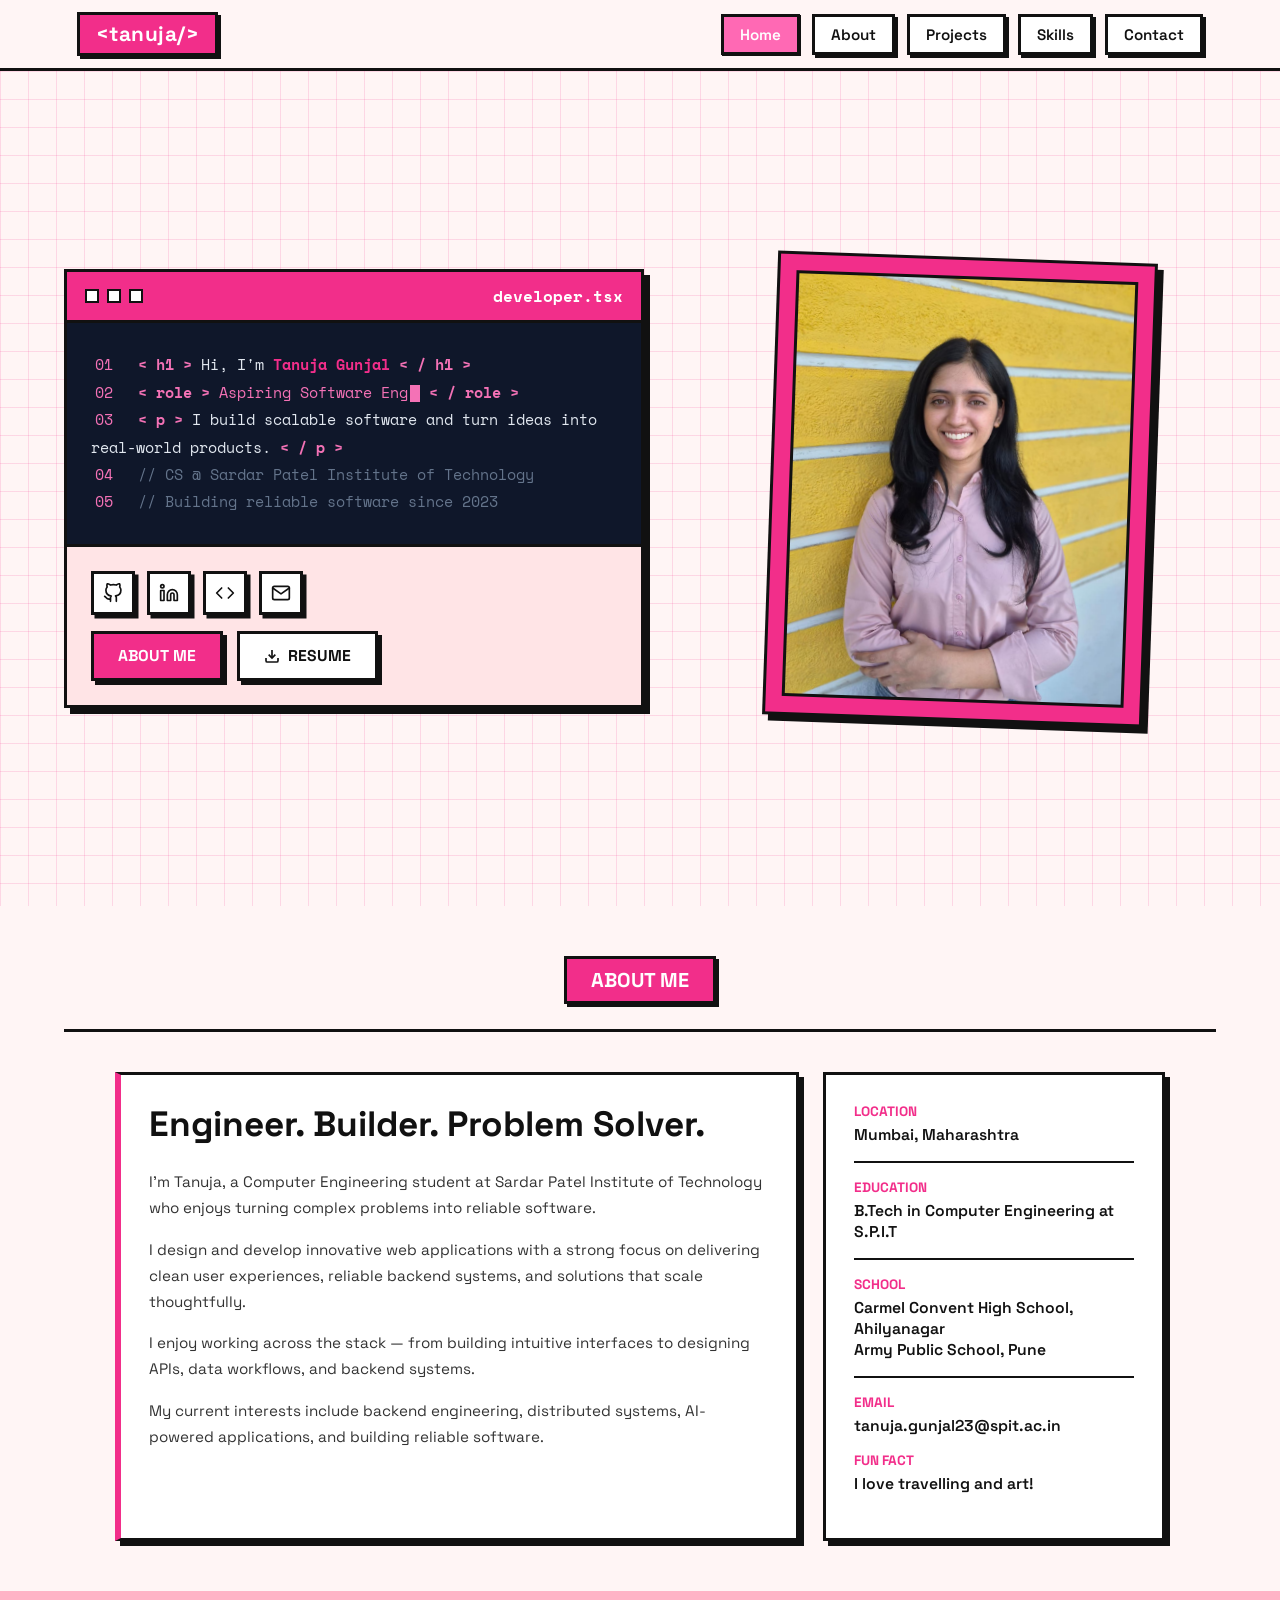
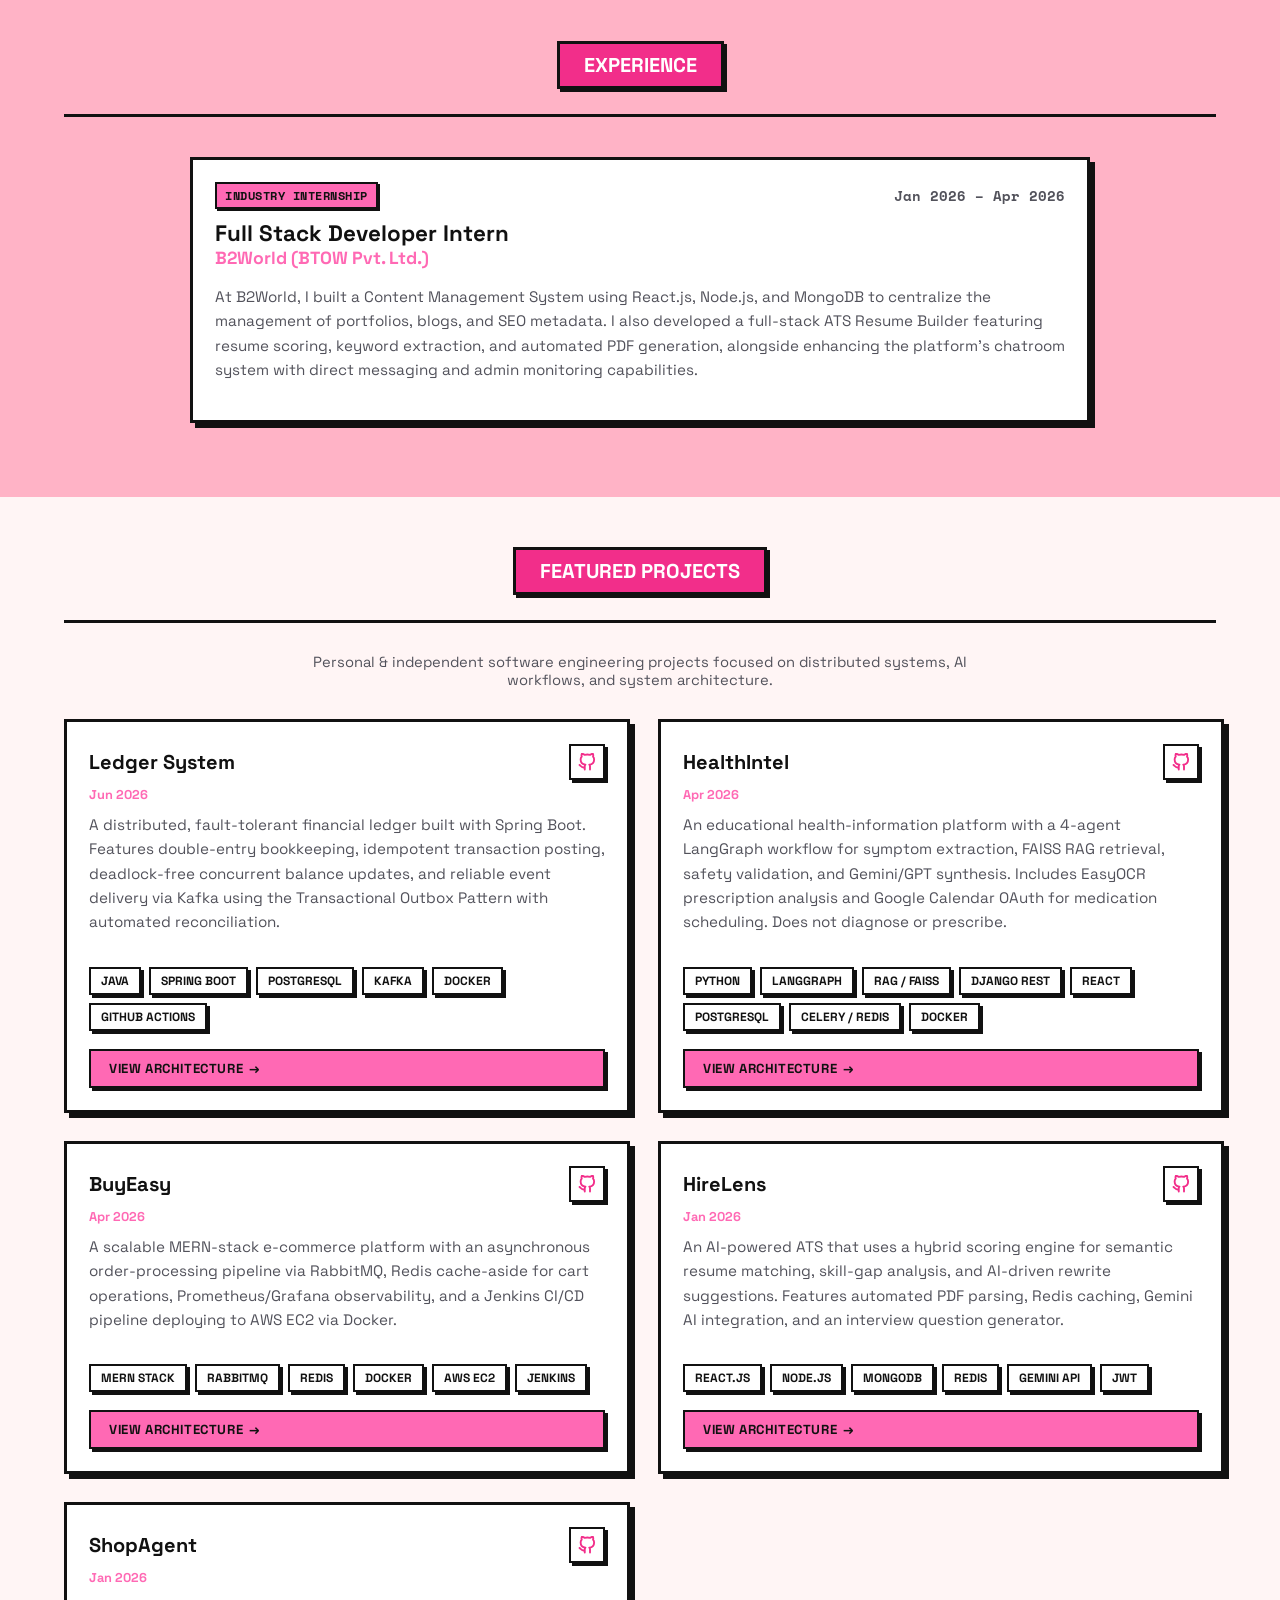
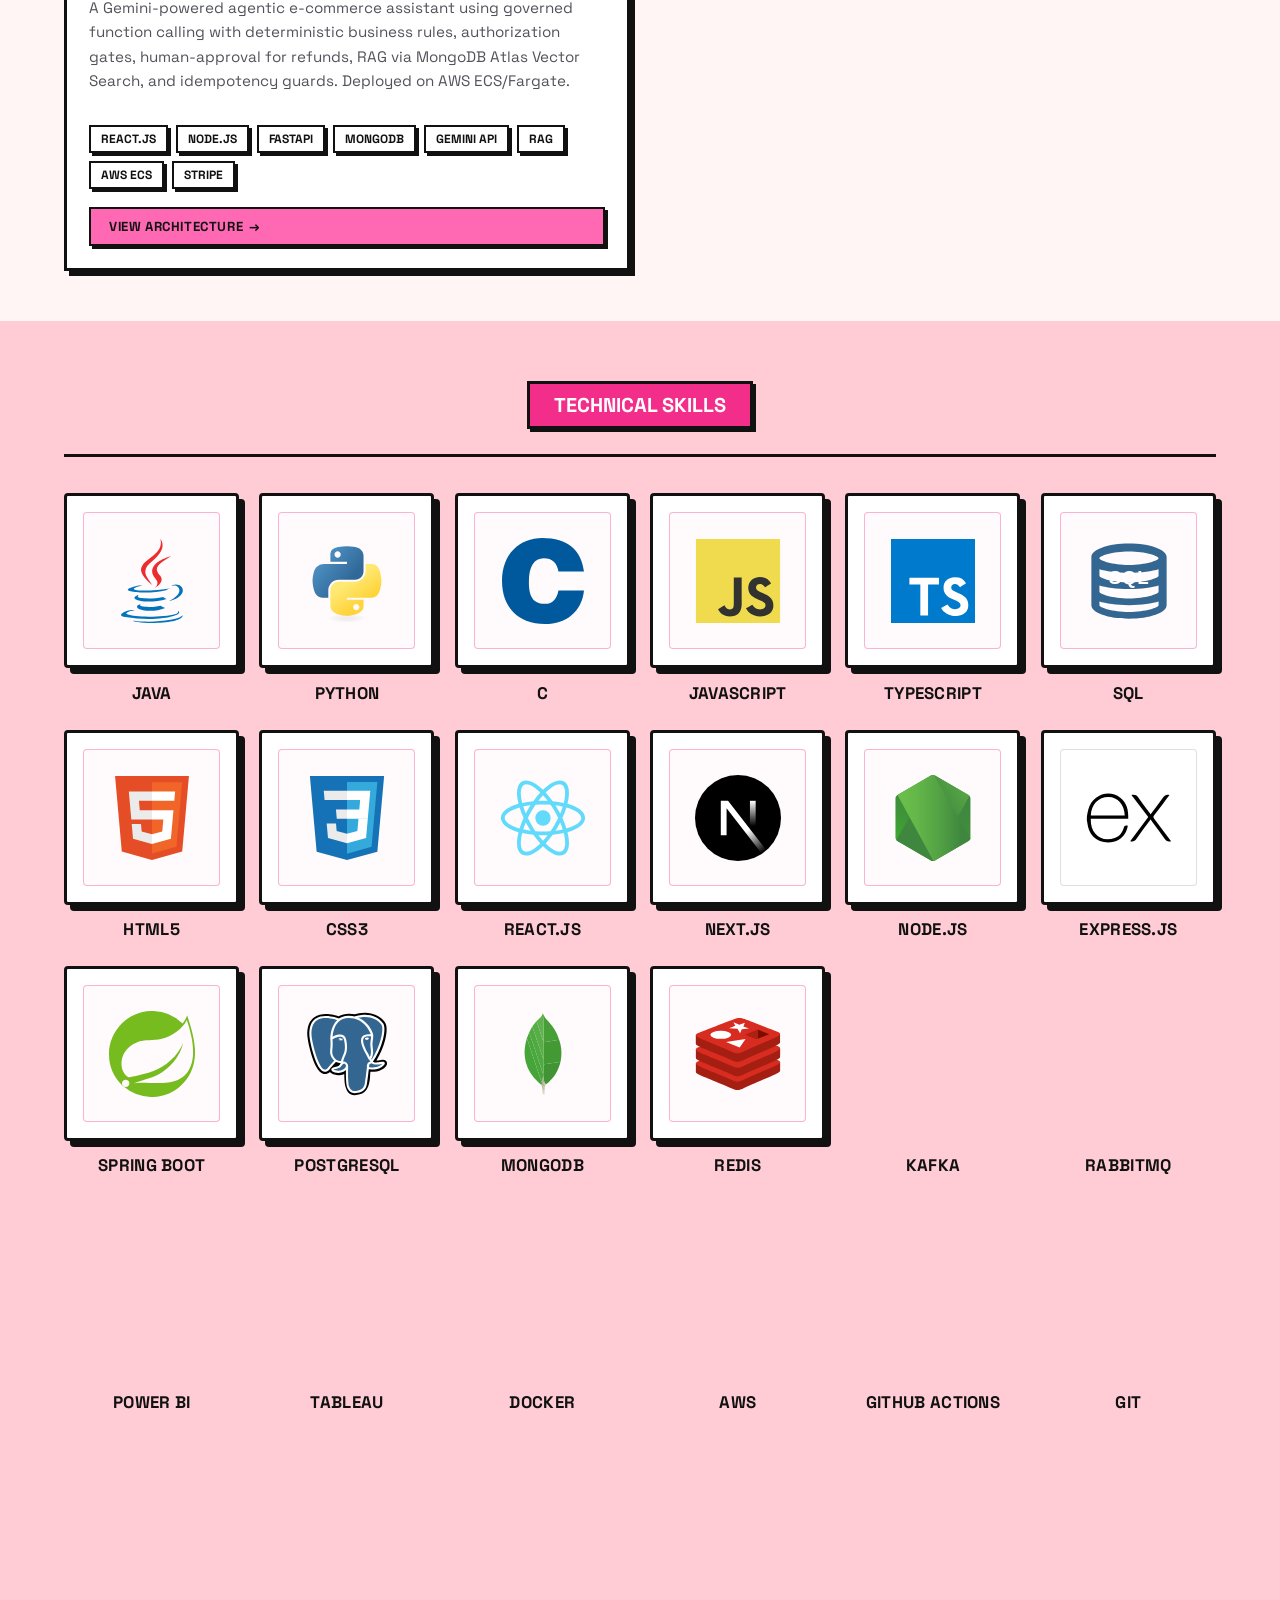
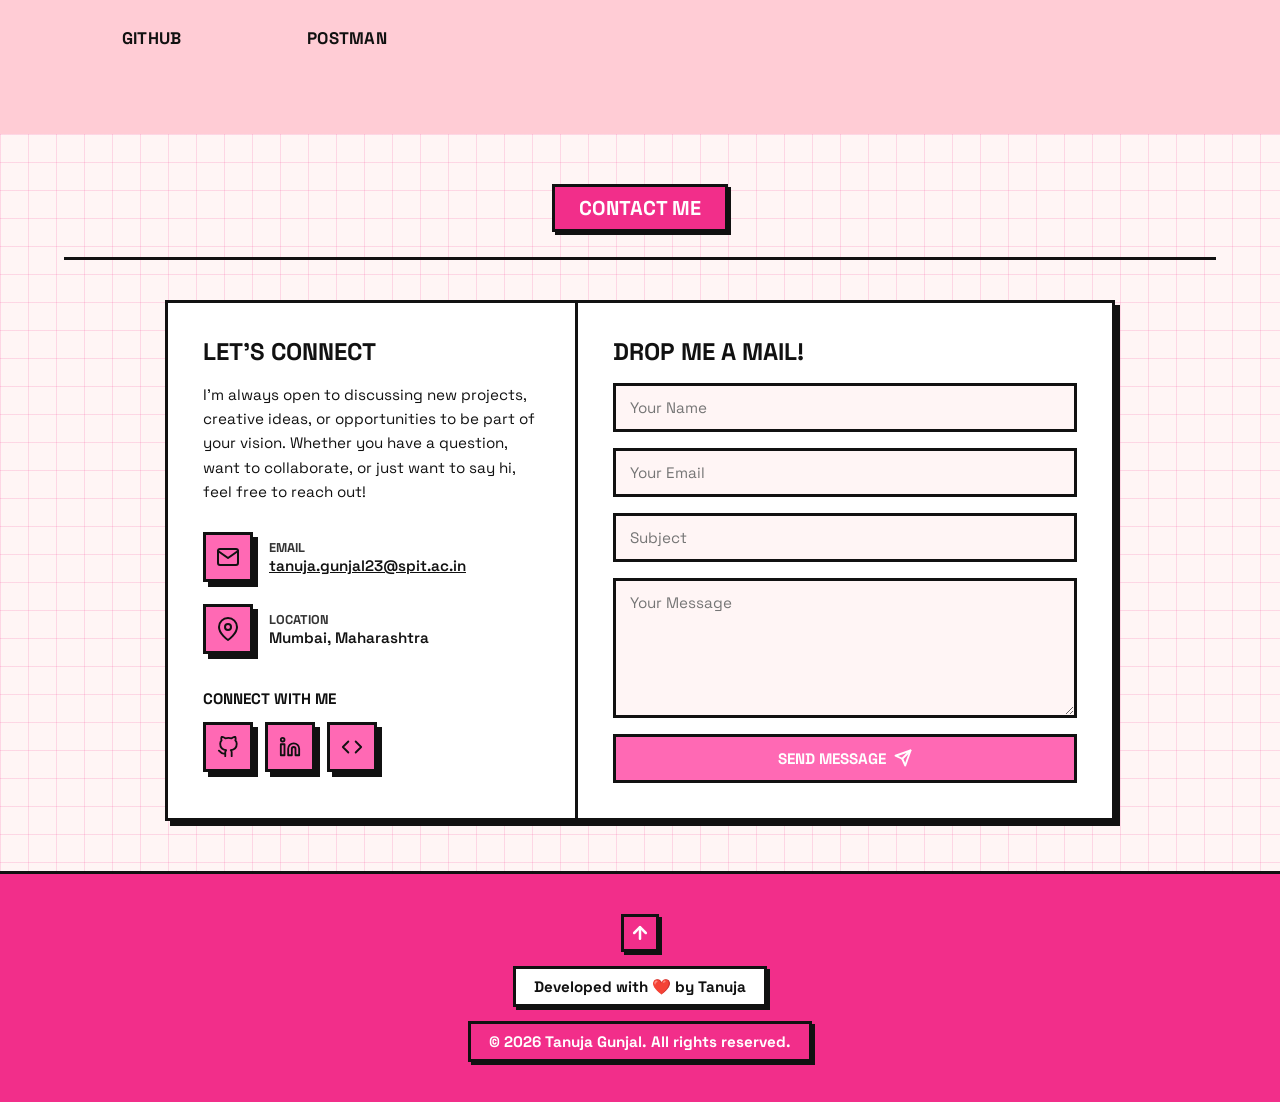
==== commit 6064a023: "Finalize portfolio and deployment setup" ====
--- a/index.html
+++ b/index.html
@@ -12,7 +12,6 @@
     href="https://fonts.googleapis.com/css2?family=Space+Grotesk:wght@400;500;600;700&family=Space+Mono:wght@400;700&display=swap"
     rel="stylesheet" />
   <link rel="stylesheet" href="style.css" />
-  <script src="https://cdn.jsdelivr.net/npm/mermaid@10/dist/mermaid.min.js"></script>
 </head>
 
 <body>
@@ -86,7 +85,7 @@
                 <polyline points="8 6 2 12 8 18"></polyline>
               </svg>
             </a>
-            <a href="mailto:tanuja.gunjal23@spit.ac.in" class="social-icon-btn" id="hero-email" aria-label="Email">
+            <a href="mailto:tanuja.gunjal23@spit.ac.in" class="social-icon-btn" id="hero-email" aria-label="Email Tanuja Gunjal">
               <svg xmlns="http://www.w3.org/2000/svg" width="20" height="20" viewBox="0 0 24 24" fill="none"
                 stroke="currentColor" stroke-width="2" stroke-linecap="round" stroke-linejoin="round">
                 <path d="M4 4h16c1.1 0 2 .9 2 2v12c0 1.1-.9 2-2 2H4c-1.1 0-2-.9-2-2V6c0-1.1.9-2 2-2z"></path>
@@ -111,7 +110,7 @@
       <div class="hero-photo-wrap" id="hero-photo-wrap">
         <div class="hero-photo-frame">
           <div class="hero-photo-inner">
-            <img src="pic.jpeg" alt="Tanuja Gunjal" class="hero-photo" id="hero-photo" />
+            <img src="pic.jpeg" alt="Tanuja Gunjal" class="hero-photo" id="hero-photo" width="400" height="400" fetchpriority="high" />
           </div>
         </div>
       </div>
@@ -123,7 +122,7 @@
   <!-- ABOUT SECTION -->
   <section id="about" class="section about-section">
     <div class="section-label-wrap">
-      <div class="section-pill-label">ABOUT ME</div>
+      <div class="section-pill-label pink-pill">ABOUT ME</div>
     </div>
     <div class="section-divider-line"></div>
     <div class="about-grid">
@@ -134,10 +133,10 @@
           problems into reliable software.</p>
         <p>I design and develop innovative web applications with a strong focus on delivering clean user experiences,
           reliable backend systems, and solutions that scale thoughtfully.</p>
-        <p>My work blends product thinking with engineering execution — from crafting intuitive interfaces to building
-          robust APIs, data workflows, and deployment-ready systems that solve real-world problems.</p>
-        <p>I'm always exploring new ideas, improving my craft, and building products that are useful, efficient, and
-          thoughtfully designed.</p>
+        <p>I enjoy working across the stack — from building intuitive interfaces to designing APIs, data workflows, and
+          backend systems.</p>
+        <p>My current interests include backend engineering, distributed systems, AI-powered applications, and building
+          reliable software.</p>
       </div>
       <div class="about-info-card" id="about-info-card">
         <div class="info-item">
@@ -157,7 +156,7 @@
         </div>
         <div class="info-item">
           <span class="info-label">EMAIL</span>
-          <span class="info-value">tanuja.gunjal23@spit.ac.in</span>
+          <span class="info-value"><a href="mailto:tanuja.gunjal23@spit.ac.in" style="color: inherit; text-decoration: none;">tanuja.gunjal23@spit.ac.in</a></span>
         </div>
         <div class="info-item">
           <span class="info-label">FUN FACT</span>
@@ -178,8 +177,11 @@
     <div style="max-width: 900px; margin: 0 auto;">
       <div class="project-card experience-card fade-in" style="margin-bottom: 24px;">
         <div class="project-body">
-          <h3 class="project-title" style="font-size: 1.4rem;">Full Stack Developer Intern <span
-              style="font-size: 1rem; color: var(--text-muted); float: right;">Jan 2026 – Apr 2026</span></h3>
+          <div style="display: flex; justify-content: space-between; align-items: center; flex-wrap: wrap; gap: 8px; margin-bottom: 12px;">
+            <span class="project-role-badge">INDUSTRY INTERNSHIP</span>
+            <span style="font-size: 0.9rem; font-family: var(--font-mono); font-weight: 700; color: var(--text-muted);">Jan 2026 – Apr 2026</span>
+          </div>
+          <h3 class="project-title" style="font-size: 1.4rem;">Full Stack Developer Intern</h3>
           <h4 style="font-size: 1.1rem; color: var(--pink); margin-bottom: 16px;">B2World (BTOW Pvt. Ltd.)</h4>
 
           <p style="font-size: 0.95rem; color: var(--text-muted); line-height: 1.6; margin-bottom: 16px;">
@@ -196,13 +198,15 @@
   <!-- PROJECTS SECTION -->
   <section id="projects" class="section about-section" style="background: var(--cream);">
     <div class="section-label-wrap">
-      <div class="section-pill-label">MY PROJECTS</div>
+      <div class="section-pill-label pink-pill">FEATURED PROJECTS</div>
     </div>
     <div class="section-divider-line"></div>
+    <p style="text-align: center; font-size: 0.92rem; color: var(--text-muted); margin: -10px auto 30px; max-width: 680px;">
+      Personal &amp; independent software engineering projects focused on distributed systems, AI workflows, and system architecture.
+    </p>
     <div class="projects-grid">
 
       <div class="project-card">
-        <div class="project-num">01</div>
         <div class="project-body" style="border-top: none;">
           <div class="project-header">
             <h3 class="project-title">Ledger System</h3>
@@ -231,7 +235,6 @@
       </div>
 
       <div class="project-card">
-        <div class="project-num">02</div>
         <div class="project-body">
           <div class="project-header">
             <h3 class="project-title">HealthIntel</h3>
@@ -261,7 +264,6 @@
       </div>
 
       <div class="project-card">
-        <div class="project-num">03</div>
         <div class="project-body">
           <div class="project-header">
             <h3 class="project-title">BuyEasy</h3>
@@ -290,7 +292,6 @@
       </div>
 
       <div class="project-card">
-        <div class="project-num">04</div>
         <div class="project-body">
           <div class="project-header">
             <h3 class="project-title">HireLens</h3>
@@ -319,7 +320,6 @@
       </div>
 
       <div class="project-card fade-in">
-        <div class="project-num">05</div>
         <div class="project-body">
           <div class="project-header">
             <h3 class="project-title">ShopAgent</h3>
@@ -358,222 +358,296 @@
       <div class="section-pill-label pink-pill">TECHNICAL SKILLS</div>
     </div>
     <div class="section-divider-line"></div>
-    <div class="skills-grid">
-      <div class="skill-item">
-        <div class="skill-card">
-          <div class="skill-logo-box">
-            <img src="assets/icons/java.svg" alt="Java" class="skill-logo" loading="lazy" />
-          </div>
-        </div>
-        <span class="skill-label">JAVA</span>
-      </div>
-
-      <div class="skill-item">
-        <div class="skill-card">
-          <div class="skill-logo-box">
-            <img src="assets/icons/c.svg" alt="C" class="skill-logo" loading="lazy" />
-          </div>
-        </div>
-        <span class="skill-label">C</span>
-      </div>
-
-      <div class="skill-item">
-        <div class="skill-card">
-          <div class="skill-logo-box">
-            <img src="assets/icons/python.svg" alt="Python" class="skill-logo" loading="lazy" />
-          </div>
-        </div>
-        <span class="skill-label">PYTHON</span>
-      </div>
-
-      <div class="skill-item">
-        <div class="skill-card">
-          <div class="skill-logo-box">
-            <img src="assets/icons/typescript.svg" alt="TypeScript" class="skill-logo" loading="lazy" />
-          </div>
-        </div>
-        <span class="skill-label">TypeScript</span>
-      </div>
-
-      <div class="skill-item">
-        <div class="skill-card">
-          <div class="skill-logo-box">
-            <img src="assets/icons/html5.svg" alt="HTML5" class="skill-logo" loading="lazy" />
-          </div>
-        </div>
-        <span class="skill-label">HTML5</span>
-      </div>
-
-      <div class="skill-item">
-        <div class="skill-card">
-          <div class="skill-logo-box">
-            <img src="assets/icons/css3.svg" alt="CSS3" class="skill-logo" loading="lazy" />
-          </div>
-        </div>
-        <span class="skill-label">CSS3</span>
-      </div>
-
-      <div class="skill-item">
-        <div class="skill-card">
-          <div class="skill-logo-box">
-            <img src="assets/icons/javascript.svg" alt="JavaScript" class="skill-logo" loading="lazy" />
-          </div>
-        </div>
-        <span class="skill-label">JavaScript</span>
-      </div>
-
-      <div class="skill-item">
-        <div class="skill-card">
-          <div class="skill-logo-box">
-            <img src="assets/icons/react.svg" alt="React.js" class="skill-logo" loading="lazy" />
-          </div>
-        </div>
-        <span class="skill-label">React.js</span>
-      </div>
-
-      <div class="skill-item">
-        <div class="skill-card">
-          <div class="skill-logo-box logo-dark">
-            <img src="assets/icons/express.svg" alt="Express.js" class="skill-logo" loading="lazy" />
-          </div>
-        </div>
-        <span class="skill-label">Express.js</span>
-      </div>
-
-      <div class="skill-item">
-        <div class="skill-card">
-          <div class="skill-logo-box">
-            <img src="assets/icons/nodejs.svg" alt="Node.js" class="skill-logo" loading="lazy" />
-          </div>
-        </div>
-        <span class="skill-label">Node.js</span>
-      </div>
-
-      <div class="skill-item">
-        <div class="skill-card">
-          <div class="skill-logo-box">
-            <img src="assets/icons/mongodb.svg" alt="MongoDB" class="skill-logo" loading="lazy" />
-          </div>
-        </div>
-        <span class="skill-label">MongoDB</span>
-      </div>
-
-      <div class="skill-item">
-        <div class="skill-card">
-          <div class="skill-logo-box logo-dark">
-            <img src="assets/icons/nextjs.svg" alt="Next.js" class="skill-logo" loading="lazy" />
-          </div>
-        </div>
-        <span class="skill-label">Next.js</span>
-      </div>
-
-      <div class="skill-item">
-        <div class="skill-card">
-          <div class="skill-logo-box">
-            <img src="assets/icons/spring.svg" alt="Spring Boot" class="skill-logo" loading="lazy" />
-          </div>
-        </div>
-        <span class="skill-label">Spring Boot</span>
-      </div>
-
-      <div class="skill-item">
-        <div class="skill-card">
-          <div class="skill-logo-box">
-            <img src="assets/icons/postgresql.svg" alt="PostgreSQL" class="skill-logo" loading="lazy" />
-          </div>
-        </div>
-        <span class="skill-label">PostgreSQL</span>
-      </div>
-
-      <div class="skill-item">
-        <div class="skill-card">
-          <div class="skill-logo-box">
-            <img src="assets/icons/redis.svg" alt="Redis" class="skill-logo" loading="lazy" />
-          </div>
-        </div>
-        <span class="skill-label">Redis</span>
-      </div>
-
-      <div class="skill-item">
-        <div class="skill-card">
-          <div class="skill-logo-box logo-dark">
-            <img src="assets/icons/kafka.svg" alt="Kafka" class="skill-logo" loading="lazy" />
-          </div>
-        </div>
-        <span class="skill-label">Kafka</span>
-      </div>
-
-      <div class="skill-item">
-        <div class="skill-card">
-          <div class="skill-logo-box">
-            <img src="assets/icons/rabbitmq.svg" alt="RabbitMQ" class="skill-logo" loading="lazy" />
-          </div>
-        </div>
-        <span class="skill-label">RabbitMQ</span>
-      </div>
-
-      <div class="skill-item">
-        <div class="skill-card">
-          <div class="skill-logo-box">
-            <img src="assets/icons/powerbi.svg" alt="Power BI" class="skill-logo" loading="lazy" />
-          </div>
-        </div>
-        <span class="skill-label">Power BI</span>
-      </div>
-
-      <div class="skill-item">
-        <div class="skill-card">
-          <div class="skill-logo-box">
-            <img src="assets/icons/tableau.svg" alt="Tableau" class="skill-logo" loading="lazy" />
-          </div>
-        </div>
-        <span class="skill-label">Tableau</span>
-      </div>
-
-      <div class="skill-item">
-        <div class="skill-card">
-          <div class="skill-logo-box">
-            <img src="assets/icons/docker.svg" alt="Docker" class="skill-logo" loading="lazy" />
-          </div>
-        </div>
-        <span class="skill-label">DOCKER</span>
-      </div>
-
-      <div class="skill-item">
-        <div class="skill-card">
-          <div class="skill-logo-box">
-            <img src="assets/icons/aws.svg" alt="AWS" class="skill-logo" loading="lazy" />
-          </div>
-        </div>
-        <span class="skill-label">AWS</span>
-      </div>
-
-      <div class="skill-item">
-        <div class="skill-card">
-          <div class="skill-logo-box">
-            <img src="assets/icons/git.svg" alt="Git" class="skill-logo" loading="lazy" />
-          </div>
-        </div>
-        <span class="skill-label">GIT</span>
-      </div>
-
-      <div class="skill-item">
-        <div class="skill-card">
-          <div class="skill-logo-box logo-dark">
-            <img src="assets/icons/github.svg" alt="GitHub" class="skill-logo" loading="lazy" />
-          </div>
-        </div>
-        <span class="skill-label">GITHUB</span>
-      </div>
-
-      <div class="skill-item">
-        <div class="skill-card">
-          <div class="skill-logo-box">
-            <img src="assets/icons/postman.svg" alt="Postman" class="skill-logo" loading="lazy" />
-          </div>
-        </div>
-        <span class="skill-label">POSTMAN</span>
-      </div>
+    <div class="skills-categories">
+
+      <!-- LANGUAGES -->
+      <div class="skills-category-group">
+        <div class="skills-category-header">
+          <div class="skills-category-title">LANGUAGES</div>
+          <div class="skills-category-line"></div>
+        </div>
+        <div class="skills-grid">
+          <div class="skill-item">
+            <div class="skill-card">
+              <div class="skill-logo-box">
+                <img src="assets/icons/java.svg" alt="Java" class="skill-logo" loading="lazy" />
+              </div>
+            </div>
+            <span class="skill-label">JAVA</span>
+          </div>
+          <div class="skill-item">
+            <div class="skill-card">
+              <div class="skill-logo-box">
+                <img src="assets/icons/python.svg" alt="Python" class="skill-logo" loading="lazy" />
+              </div>
+            </div>
+            <span class="skill-label">PYTHON</span>
+          </div>
+          <div class="skill-item">
+            <div class="skill-card">
+              <div class="skill-logo-box">
+                <img src="assets/icons/c.svg" alt="C" class="skill-logo" loading="lazy" />
+              </div>
+            </div>
+            <span class="skill-label">C</span>
+          </div>
+          <div class="skill-item">
+            <div class="skill-card">
+              <div class="skill-logo-box">
+                <img src="assets/icons/javascript.svg" alt="JavaScript" class="skill-logo" loading="lazy" />
+              </div>
+            </div>
+            <span class="skill-label">JAVASCRIPT</span>
+          </div>
+          <div class="skill-item">
+            <div class="skill-card">
+              <div class="skill-logo-box">
+                <img src="assets/icons/typescript.svg" alt="TypeScript" class="skill-logo" loading="lazy" />
+              </div>
+            </div>
+            <span class="skill-label">TYPESCRIPT</span>
+          </div>
+          <div class="skill-item">
+            <div class="skill-card">
+              <div class="skill-logo-box">
+                <img src="assets/icons/sql.svg" alt="SQL" class="skill-logo" loading="lazy" />
+              </div>
+            </div>
+            <span class="skill-label">SQL</span>
+          </div>
+        </div>
+      </div>
+
+      <!-- FRONTEND -->
+      <div class="skills-category-group">
+        <div class="skills-category-header">
+          <div class="skills-category-title">FRONTEND</div>
+          <div class="skills-category-line"></div>
+        </div>
+        <div class="skills-grid">
+          <div class="skill-item">
+            <div class="skill-card">
+              <div class="skill-logo-box">
+                <img src="assets/icons/html5.svg" alt="HTML5" class="skill-logo" loading="lazy" />
+              </div>
+            </div>
+            <span class="skill-label">HTML5</span>
+          </div>
+          <div class="skill-item">
+            <div class="skill-card">
+              <div class="skill-logo-box">
+                <img src="assets/icons/css3.svg" alt="CSS3" class="skill-logo" loading="lazy" />
+              </div>
+            </div>
+            <span class="skill-label">CSS3</span>
+          </div>
+          <div class="skill-item">
+            <div class="skill-card">
+              <div class="skill-logo-box">
+                <img src="assets/icons/react.svg" alt="React.js" class="skill-logo" loading="lazy" />
+              </div>
+            </div>
+            <span class="skill-label">REACT.JS</span>
+          </div>
+          <div class="skill-item">
+            <div class="skill-card">
+              <div class="skill-logo-box">
+                <img src="assets/icons/nextjs.svg" alt="Next.js" class="skill-logo" loading="lazy" />
+              </div>
+            </div>
+            <span class="skill-label">NEXT.JS</span>
+          </div>
+        </div>
+      </div>
+
+      <!-- BACKEND -->
+      <div class="skills-category-group">
+        <div class="skills-category-header">
+          <div class="skills-category-title">BACKEND</div>
+          <div class="skills-category-line"></div>
+        </div>
+        <div class="skills-grid">
+          <div class="skill-item">
+            <div class="skill-card">
+              <div class="skill-logo-box">
+                <img src="assets/icons/nodejs.svg" alt="Node.js" class="skill-logo" loading="lazy" />
+              </div>
+            </div>
+            <span class="skill-label">NODE.JS</span>
+          </div>
+          <div class="skill-item">
+            <div class="skill-card">
+              <div class="skill-logo-box logo-dark">
+                <img src="assets/icons/express.svg" alt="Express.js" class="skill-logo" loading="lazy" />
+              </div>
+            </div>
+            <span class="skill-label">EXPRESS.JS</span>
+          </div>
+          <div class="skill-item">
+            <div class="skill-card">
+              <div class="skill-logo-box">
+                <img src="assets/icons/spring.svg" alt="Spring Boot" class="skill-logo" loading="lazy" />
+              </div>
+            </div>
+            <span class="skill-label">SPRING BOOT</span>
+          </div>
+        </div>
+      </div>
+
+      <!-- DATABASES & CACHING -->
+      <div class="skills-category-group">
+        <div class="skills-category-header">
+          <div class="skills-category-title">DATABASES &amp; CACHING</div>
+          <div class="skills-category-line"></div>
+        </div>
+        <div class="skills-grid">
+          <div class="skill-item">
+            <div class="skill-card">
+              <div class="skill-logo-box">
+                <img src="assets/icons/postgresql.svg" alt="PostgreSQL" class="skill-logo" loading="lazy" />
+              </div>
+            </div>
+            <span class="skill-label">POSTGRESQL</span>
+          </div>
+          <div class="skill-item">
+            <div class="skill-card">
+              <div class="skill-logo-box">
+                <img src="assets/icons/mongodb.svg" alt="MongoDB" class="skill-logo" loading="lazy" />
+              </div>
+            </div>
+            <span class="skill-label">MONGODB</span>
+          </div>
+          <div class="skill-item">
+            <div class="skill-card">
+              <div class="skill-logo-box">
+                <img src="assets/icons/redis.svg" alt="Redis" class="skill-logo" loading="lazy" />
+              </div>
+            </div>
+            <span class="skill-label">REDIS</span>
+          </div>
+        </div>
+      </div>
+
+      <!-- MESSAGING -->
+      <div class="skills-category-group">
+        <div class="skills-category-header">
+          <div class="skills-category-title">MESSAGING</div>
+          <div class="skills-category-line"></div>
+        </div>
+        <div class="skills-grid">
+          <div class="skill-item">
+            <div class="skill-card">
+              <div class="skill-logo-box logo-dark">
+                <img src="assets/icons/kafka.svg" alt="Kafka" class="skill-logo" loading="lazy" />
+              </div>
+            </div>
+            <span class="skill-label">KAFKA</span>
+          </div>
+          <div class="skill-item">
+            <div class="skill-card">
+              <div class="skill-logo-box">
+                <img src="assets/icons/rabbitmq.svg" alt="RabbitMQ" class="skill-logo" loading="lazy" />
+              </div>
+            </div>
+            <span class="skill-label">RABBITMQ</span>
+          </div>
+        </div>
+      </div>
+
+      <!-- DATA & ANALYTICS -->
+      <div class="skills-category-group">
+        <div class="skills-category-header">
+          <div class="skills-category-title">DATA &amp; ANALYTICS</div>
+          <div class="skills-category-line"></div>
+        </div>
+        <div class="skills-grid">
+          <div class="skill-item">
+            <div class="skill-card">
+              <div class="skill-logo-box">
+                <img src="assets/icons/powerbi.svg" alt="Power BI" class="skill-logo" loading="lazy" />
+              </div>
+            </div>
+            <span class="skill-label">POWER BI</span>
+          </div>
+          <div class="skill-item">
+            <div class="skill-card">
+              <div class="skill-logo-box">
+                <img src="assets/icons/tableau.svg" alt="Tableau" class="skill-logo" loading="lazy" />
+              </div>
+            </div>
+            <span class="skill-label">TABLEAU</span>
+          </div>
+        </div>
+      </div>
+
+      <!-- CLOUD & DEVOPS -->
+      <div class="skills-category-group">
+        <div class="skills-category-header">
+          <div class="skills-category-title">CLOUD &amp; DEVOPS</div>
+          <div class="skills-category-line"></div>
+        </div>
+        <div class="skills-grid">
+          <div class="skill-item">
+            <div class="skill-card">
+              <div class="skill-logo-box">
+                <img src="assets/icons/docker.svg" alt="Docker" class="skill-logo" loading="lazy" />
+              </div>
+            </div>
+            <span class="skill-label">DOCKER</span>
+          </div>
+          <div class="skill-item">
+            <div class="skill-card">
+              <div class="skill-logo-box">
+                <img src="assets/icons/aws.svg" alt="AWS" class="skill-logo" loading="lazy" />
+              </div>
+            </div>
+            <span class="skill-label">AWS</span>
+          </div>
+          <div class="skill-item">
+            <div class="skill-card">
+              <div class="skill-logo-box">
+                <img src="assets/icons/githubactions.svg" alt="GitHub Actions" class="skill-logo" loading="lazy" />
+              </div>
+            </div>
+            <span class="skill-label">GITHUB ACTIONS</span>
+          </div>
+        </div>
+      </div>
+
+      <!-- TOOLS -->
+      <div class="skills-category-group">
+        <div class="skills-category-header">
+          <div class="skills-category-title">TOOLS</div>
+          <div class="skills-category-line"></div>
+        </div>
+        <div class="skills-grid">
+          <div class="skill-item">
+            <div class="skill-card">
+              <div class="skill-logo-box">
+                <img src="assets/icons/git.svg" alt="Git" class="skill-logo" loading="lazy" />
+              </div>
+            </div>
+            <span class="skill-label">GIT</span>
+          </div>
+          <div class="skill-item">
+            <div class="skill-card">
+              <div class="skill-logo-box logo-dark">
+                <img src="assets/icons/github.svg" alt="GitHub" class="skill-logo" loading="lazy" />
+              </div>
+            </div>
+            <span class="skill-label">GITHUB</span>
+          </div>
+          <div class="skill-item">
+            <div class="skill-card">
+              <div class="skill-logo-box">
+                <img src="assets/icons/postman.svg" alt="Postman" class="skill-logo" loading="lazy" />
+              </div>
+            </div>
+            <span class="skill-label">POSTMAN</span>
+          </div>
+        </div>
+      </div>
+
     </div>
   </section>
 
@@ -581,7 +655,7 @@
 <section id="contact" class="section contact-section" style="background: var(--cream);">
     <div class="hero-bg-grid animated-bg"></div>
     <div class="section-label-wrap">
-      <div class="section-pill-label">CONTACT ME</div>
+      <div class="section-pill-label pink-pill">CONTACT ME</div>
     </div>
     <div class="section-divider-line"></div>
     <div class="contact-grid" id="contact-container">
@@ -593,21 +667,21 @@
         <div class="contact-info-row">
           <div class="contact-icon-box">
             <svg xmlns="http://www.w3.org/2000/svg" width="20" height="20" viewBox="0 0 24 24" fill="none"
-              stroke="white" stroke-width="2" stroke-linecap="round" stroke-linejoin="round">
+              stroke="#111111" stroke-width="2" stroke-linecap="round" stroke-linejoin="round">
               <path d="M4 4h16c1.1 0 2 .9 2 2v12c0 1.1-.9 2-2 2H4c-1.1 0-2-.9-2-2V6c0-1.1.9-2 2-2z"></path>
               <polyline points="22,6 12,13 2,6"></polyline>
             </svg>
           </div>
           <div>
             <div class="cinfo-label">EMAIL</div>
-            <div class="cinfo-val">tanuja.gunjal23@spit.ac.in</div>
+            <div class="cinfo-val"><a href="mailto:tanuja.gunjal23@spit.ac.in" style="color: inherit; text-decoration: underline;" id="contact-email-link">tanuja.gunjal23@spit.ac.in</a></div>
           </div>
         </div>
 
         <div class="contact-info-row">
           <div class="contact-icon-box">
             <svg xmlns="http://www.w3.org/2000/svg" width="20" height="20" viewBox="0 0 24 24" fill="none"
-              stroke="white" stroke-width="2" stroke-linecap="round" stroke-linejoin="round">
+              stroke="#111111" stroke-width="2" stroke-linecap="round" stroke-linejoin="round">
               <path d="M21 10c0 7-9 13-9 13s-9-6-9-13a9 9 0 0 1 18 0z"></path>
               <circle cx="12" cy="10" r="3"></circle>
             </svg>
@@ -619,28 +693,28 @@
         </div>
         <p class="connect-label">CONNECT WITH ME</p>
         <div class="connect-icons">
-          <a href="https://github.com/TanujaGunjal" target="_blank" class="connect-icon-btn" id="contact-github"
+          <a href="https://github.com/TanujaGunjal" target="_blank" rel="noopener noreferrer" class="connect-icon-btn" id="contact-github"
             aria-label="GitHub">
-            <svg xmlns="http://www.w3.org/2000/svg" width="24" height="24" viewBox="0 0 24 24" fill="none"
-              stroke="white" stroke-width="2" stroke-linecap="round" stroke-linejoin="round">
+            <svg xmlns="http://www.w3.org/2000/svg" width="22" height="22" viewBox="0 0 24 24" fill="none"
+              stroke="#111111" stroke-width="2" stroke-linecap="round" stroke-linejoin="round">
               <path
                 d="M9 19c-5 1.5-5-2.5-7-3m14 6v-3.87a3.37 3.37 0 0 0-.94-2.61c3.14-.35 6.44-1.54 6.44-7A5.44 5.44 0 0 0 20 4.77 5.07 5.07 0 0 0 19.91 1S18.73.65 16 2.48a13.38 13.38 0 0 0-7 0C6.27.65 5.09 1 5.09 1A5.07 5.07 0 0 0 5 4.77a5.44 5.44 0 0 0-1.5 3.78c0 5.42 3.3 6.61 6.44 7A3.37 3.37 0 0 0 9 18.13V22">
               </path>
             </svg>
           </a>
-          <a href="https://www.linkedin.com/in/tanuja-gunjal-a8a835290" target="_blank" class="connect-icon-btn"
+          <a href="https://www.linkedin.com/in/tanuja-gunjal-a8a835290" target="_blank" rel="noopener noreferrer" class="connect-icon-btn"
             id="contact-linkedin" aria-label="LinkedIn">
-            <svg xmlns="http://www.w3.org/2000/svg" width="24" height="24" viewBox="0 0 24 24" fill="none"
-              stroke="white" stroke-width="2" stroke-linecap="round" stroke-linejoin="round">
+            <svg xmlns="http://www.w3.org/2000/svg" width="22" height="22" viewBox="0 0 24 24" fill="none"
+              stroke="#111111" stroke-width="2" stroke-linecap="round" stroke-linejoin="round">
               <path d="M16 8a6 6 0 0 1 6 6v7h-4v-7a2 2 0 0 0-2-2 2 2 0 0 0-2 2v7h-4v-7a6 6 0 0 1 6-6z"></path>
               <rect x="2" y="9" width="4" height="12"></rect>
               <circle cx="4" cy="4" r="2"></circle>
             </svg>
           </a>
-          <a href="https://leetcode.com/u/tanujagunjal/" target="_blank" class="connect-icon-btn" id="contact-leetcode"
+          <a href="https://leetcode.com/u/tanujagunjal/" target="_blank" rel="noopener noreferrer" class="connect-icon-btn" id="contact-leetcode"
             aria-label="LeetCode">
-            <svg xmlns="http://www.w3.org/2000/svg" width="24" height="24" viewBox="0 0 24 24" fill="none"
-              stroke="white" stroke-width="2" stroke-linecap="round" stroke-linejoin="round">
+            <svg xmlns="http://www.w3.org/2000/svg" width="22" height="22" viewBox="0 0 24 24" fill="none"
+              stroke="#111111" stroke-width="2" stroke-linecap="round" stroke-linejoin="round">
               <polyline points="16 18 22 12 16 6"></polyline>
               <polyline points="8 6 2 12 8 18"></polyline>
             </svg>
@@ -649,23 +723,24 @@
       </div>
       <div class="contact-right">
         <h2 class="form-heading">DROP ME A MAIL!</h2>
-        <form class="contact-form" id="contact-form" onsubmit="handleFormSubmit(event)">
-          <input type="text" id="form-name" name="name" placeholder="Your Name" class="form-input" required />
-          <input type="email" id="form-email" name="email" placeholder="Your Email" class="form-input" required />
-          <input type="text" id="form-subject" name="subject" placeholder="Subject" class="form-input" required />
-          <textarea id="form-message" name="message" placeholder="Your Message" class="form-input form-textarea"
-            rows="5" required></textarea>
-          <button type="submit" class="btn-send" id="btn-send-message">
-            SEND MESSAGE
-            <svg xmlns="http://www.w3.org/2000/svg" width="18" height="18" viewBox="0 0 24 24" fill="none"
-              stroke="white" stroke-width="2.5" stroke-linecap="round" stroke-linejoin="round">
-              <line x1="22" y1="2" x2="11" y2="13"></line>
-              <polygon points="22 2 15 22 11 13 2 9 22 2"></polygon>
-            </svg>
-          </button>
-          <div id="form-success" class="form-success" style="display:none;">Message sent! I'll get back to you soon.
-          </div>
-        </form>
+        <div class="contact-actions">
+          <form class="contact-form" id="contact-form" novalidate>
+            <input type="text" id="form-name" name="name" placeholder="Your Name" class="form-input" required />
+            <input type="email" id="form-email" name="email" placeholder="Your Email" class="form-input" required />
+            <input type="text" id="form-subject" name="subject" placeholder="Subject" class="form-input" required />
+            <textarea id="form-message" name="message" placeholder="Your Message" class="form-input form-textarea"
+              rows="5" required></textarea>
+            <button type="submit" class="btn-send" id="btn-send-message">
+              SEND MESSAGE
+              <svg xmlns="http://www.w3.org/2000/svg" width="18" height="18" viewBox="0 0 24 24" fill="none"
+                stroke="white" stroke-width="2.5" stroke-linecap="round" stroke-linejoin="round">
+                <line x1="22" y1="2" x2="11" y2="13"></line>
+                <polygon points="22 2 15 22 11 13 2 9 22 2"></polygon>
+              </svg>
+            </button>
+            <div id="form-status" class="form-notice" role="status" aria-live="polite"></div>
+          </form>
+        </div>
       </div>
     </div>
   </section>
--- a/style.css
+++ b/style.css
@@ -17,6 +17,7 @@
   
   --font-main: 'Space Grotesk', sans-serif;
   --font-mono: 'Space Mono', monospace;
+  --text-muted: #52525b;
 }
 
 * {
@@ -86,13 +87,15 @@
   background-color: var(--white);
   border: var(--border);
   box-shadow: var(--shadow-sm);
-  transition: transform 0.2s, box-shadow 0.2s;
+  transition: transform 0.18s ease, box-shadow 0.18s ease, background-color 0.18s ease, color 0.18s ease;
+  will-change: transform;
 }
 
 .nav-link:hover, .nav-link.active {
-  transform: translate(2px, 2px);
+  transform: translate3d(2px, 2px, 0);
   box-shadow: 1px 1px 0px var(--black);
-  background-color: var(--cream);
+  background-color: var(--pink);
+  color: var(--white);
 }
 
 .hamburger {
@@ -240,7 +243,8 @@
   display: flex;
   align-items: center;
   justify-content: center;
-  transition: transform 0.2s, box-shadow 0.2s;
+  transition: transform 0.18s ease, box-shadow 0.18s ease;
+  will-change: transform;
 }
 
 .social-icon-btn svg {
@@ -250,7 +254,7 @@
 }
 
 .social-icon-btn:hover {
-  transform: translate(2px, 2px);
+  transform: translate3d(2px, 2px, 0);
   box-shadow: 1.5px 1.5px 0px #111111;
 }
 
@@ -269,11 +273,12 @@
   font-size: 0.98rem;
   border: 3px solid #111111;
   box-shadow: 4px 4px 0px #111111;
-  transition: transform 0.2s, box-shadow 0.2s;
+  transition: transform 0.18s ease, box-shadow 0.18s ease;
   display: inline-flex;
   justify-content: center;
   align-items: center;
   gap: 8px;
+  will-change: transform;
 }
 
 .btn-solid {
@@ -287,7 +292,7 @@
 }
 
 .btn-solid:hover, .btn-outline:hover {
-  transform: translate(2px, 2px);
+  transform: translate3d(2px, 2px, 0);
   box-shadow: 1px 1px 0px var(--black);
 }
 
@@ -392,9 +397,9 @@
 }
 .projects-grid {
   display: grid;
-  grid-template-columns: repeat(2, 1fr);
-  gap: 24px;
-  max-width: 1050px;
+  grid-template-columns: repeat(2, minmax(0, 1fr));
+  gap: 28px;
+  width: min(1280px, calc(100vw - 120px));
   margin: 0 auto;
 }
 .project-card {
@@ -426,8 +431,9 @@
   display: inline-flex;
   align-items: center;
   justify-content: center;
-  transition: transform 0.2s, box-shadow 0.2s, background-color 0.2s;
+  transition: transform 0.18s ease, box-shadow 0.18s ease, background-color 0.18s ease;
   flex-shrink: 0;
+  will-change: transform;
 }
 .project-github-btn svg {
   stroke: var(--hot-pink);
@@ -435,9 +441,10 @@
   height: 18px;
 }
 .project-github-btn:hover {
-  transform: translate(2px, 2px);
+  transform: translate3d(2px, 2px, 0);
   box-shadow: 1px 1px 0px #111111;
   background-color: var(--light-pink);
+  border-color: var(--hot-pink);
 }
 .project-tags {
   display: flex;
@@ -446,71 +453,29 @@
   margin-top: 16px;
 }
 .tag-pill {
-  background-color: var(--cream);
+  background-color: var(--white);
   border: 2px solid var(--black);
+  box-shadow: 3px 3px 0 var(--black);
+  color: var(--black);
   padding: 4px 10px;
   font-size: 0.75rem;
   font-weight: 700;
 }
-.architecture-link {
-  display: inline-flex;
-  align-items: center;
-  gap: 8px;
-  margin-top: 18px;
-  color: var(--hot-pink);
+.project-role-badge {
   font-family: var(--font-mono);
   font-size: 0.72rem;
   font-weight: 700;
-  letter-spacing: 0.04em;
-}
-.architecture-link span { font-size: 1.1rem; transition: transform 0.2s ease; }
-.architecture-link:hover span { transform: translateX(4px); }
-
-/* ===== ARCHITECTURE CASE STUDIES ===== */
-.architecture-section {
-  background-color: var(--dark);
-  background-image: linear-gradient(rgba(255, 105, 180, 0.08) 1px, transparent 1px),
-    linear-gradient(90deg, rgba(255, 105, 180, 0.08) 1px, transparent 1px);
-  background-size: 28px 28px;
-  color: var(--white);
-  padding: 80px 6%;
-}
-.architecture-inner { max-width: 1100px; margin: 0 auto; }
-.architecture-intro { color: #d8d8e2; font-family: var(--font-mono); font-size: 0.8rem; margin: 20px 0 36px; }
-.architecture-card {
-  background: #171b2d;
-  border: var(--border);
-  box-shadow: 6px 6px 0 var(--hot-pink);
-  margin: 0 auto 48px;
-  padding: 30px;
-}
-.architecture-header { display: flex; justify-content: space-between; gap: 24px; align-items: flex-start; border-bottom: 1px solid #44485c; padding-bottom: 22px; }
-.architecture-number { color: var(--pink); font-family: var(--font-mono); font-size: 0.7rem; font-weight: 700; }
-.architecture-header h2 { color: var(--white); font-family: var(--font-mono); font-size: clamp(1.4rem, 3vw, 2.1rem); margin: 10px 0; }
-.architecture-header p, .architecture-card p { color: #d8d8e2; line-height: 1.65; }
-.architecture-header p { max-width: 720px; }
-.verified-badge { background: var(--pink); border: 2px solid var(--black); color: var(--black); font-family: var(--font-mono); font-size: 0.65rem; font-weight: 700; padding: 8px 10px; white-space: nowrap; }
-.architecture-actions { display: flex; flex-wrap: wrap; gap: 14px; margin: 22px 0 28px; }
-.architecture-actions a { border: 2px solid var(--pink); color: var(--pink); font-family: var(--font-mono); font-size: 0.68rem; font-weight: 700; padding: 9px 12px; }
-.architecture-actions a:hover { background: var(--pink); color: var(--black); }
-.architecture-columns { display: grid; grid-template-columns: repeat(2, minmax(0, 1fr)); gap: 32px; margin: 28px 0; }
-.architecture-card h3 { color: var(--pink); font-family: var(--font-mono); font-size: 0.78rem; letter-spacing: 0.06em; margin: 24px 0 12px; }
-.architecture-card h3:first-child { margin-top: 0; }
-.architecture-tags { display: flex; flex-wrap: wrap; gap: 7px; }
-.architecture-tags span { border: 1px solid #697087; color: #f3f3f7; font-family: var(--font-mono); font-size: 0.62rem; padding: 6px 8px; }
-.workflow-list { color: #d8d8e2; counter-reset: workflow; list-style: none; padding: 0; }
-.workflow-list li { counter-increment: workflow; border-left: 2px solid var(--hot-pink); font-size: 0.86rem; line-height: 1.5; margin-bottom: 10px; padding-left: 12px; }
-.workflow-list li::before { color: var(--pink); content: counter(workflow, decimal-leading-zero) " "; font-family: var(--font-mono); font-weight: 700; }
-.system-diagram { align-items: center; background: #0e1120; border: 2px solid #697087; cursor: zoom-in; display: flex; flex-wrap: wrap; gap: 12px; justify-content: center; min-height: 150px; padding: 24px; width: 100%; }
-.diagram-node { border: 2px solid #c5cad8; color: var(--white); font-family: var(--font-mono); font-size: 0.68rem; font-weight: 700; min-width: 108px; padding: 12px 10px; text-align: center; }
-.diagram-node.frontend { border-color: var(--pink); color: var(--pink); }
-.diagram-node.accent { border-color: var(--hot-pink); color: #ff9dcc; }
-.diagram-arrow { color: var(--pink); font-family: var(--font-mono); font-size: 1.3rem; font-weight: 700; }
-.diagram-lightbox { align-items: center; background: rgba(5, 7, 15, 0.94); display: none; inset: 0; justify-content: center; padding: 5%; position: fixed; z-index: 2000; }
-.diagram-lightbox.open { display: flex; }
-.diagram-lightbox-content { max-width: 1000px; width: 100%; }
-.diagram-lightbox-content .system-diagram { cursor: default; min-height: 260px; transform: scale(1.02); }
-.diagram-lightbox-close { background: var(--pink); border: 3px solid var(--black); box-shadow: var(--shadow-sm); color: var(--black); cursor: pointer; font-size: 1.8rem; line-height: 1; padding: 4px 12px; position: absolute; right: 28px; top: 24px; }
+  background: var(--pink);
+  color: var(--black);
+  border: 2px solid var(--black);
+  box-shadow: 2px 2px 0 var(--black);
+  padding: 3px 8px;
+  letter-spacing: 0.5px;
+  display: inline-block;
+  text-transform: uppercase;
+}
+
+
 
 /* ===== SKILLS SECTION ===== */
 .skills-section {
@@ -520,12 +485,61 @@
 }
 .skills-section .section-divider-line { margin-bottom: 36px; }
 
+.skills-categories {
+  max-width: 1220px;
+  margin: 0 auto;
+  display: flex;
+  flex-direction: column;
+  gap: 40px;
+}
+
+.skills-category-group {
+  width: 100%;
+}
+
+.skills-category-header {
+  display: flex;
+  align-items: center;
+  gap: 12px;
+  margin-bottom: 22px;
+}
+
+.skills-category-title {
+  font-family: var(--font-mono);
+  font-size: 0.95rem;
+  font-weight: 700;
+  letter-spacing: 1.5px;
+  color: var(--black);
+  text-transform: uppercase;
+  background-color: var(--white);
+  border: 2px solid var(--black);
+  box-shadow: 3px 3px 0px var(--black);
+  padding: 6px 14px;
+  display: inline-flex;
+  align-items: center;
+  gap: 8px;
+}
+
+.skills-category-title::before {
+  content: '';
+  display: inline-block;
+  width: 8px;
+  height: 8px;
+  background-color: var(--hot-pink);
+  border: 1.5px solid var(--black);
+}
+
+.skills-category-line {
+  flex: 1;
+  height: 2px;
+  background-color: var(--black);
+  opacity: 0.15;
+}
+
 .skills-grid {
   display: grid;
-  grid-template-columns: repeat(6, 1fr);
-  gap: 48px 26px;
-  max-width: 1220px;
-  margin: 0 auto;
+  grid-template-columns: repeat(auto-fill, minmax(130px, 170px));
+  gap: 26px 20px;
 }
 
 .skill-item {
@@ -549,10 +563,12 @@
   padding: 16px;
   cursor: pointer;
   transition: transform 0.18s ease, box-shadow 0.18s ease, border-color 0.18s ease;
+  will-change: transform;
+  contain: layout style;
 }
 
 .skill-card:hover {
-  transform: translate(-3px, -3px);
+  transform: translate3d(-3px, -3px, 0);
   box-shadow: 9px 9px 0px var(--black);
   border-color: var(--hot-pink);
 }
@@ -563,7 +579,7 @@
   display: flex;
   align-items: center;
   justify-content: center;
-  border: 1.5px solid rgba(242, 46, 138, 0.35); /* subtle thin pink border */
+  border: 1.5px solid rgba(242, 46, 138, 0.35);
   border-radius: 4px;
   padding: 12px;
   background-color: rgba(255, 245, 247, 0.5);
@@ -586,7 +602,7 @@
 }
 
 .skill-card:hover .skill-logo {
-  transform: scale(1.06);
+  transform: scale3d(1.06, 1.06, 1);
 }
 
 .skill-label {
@@ -688,8 +704,8 @@
   z-index: 1;
 }
 .contact-left {
-  background-color: var(--hot-pink);
-  color: var(--white);
+  background-color: var(--white);
+  color: var(--black);
   padding: 35px;
   border-right: var(--border);
 }
@@ -701,25 +717,67 @@
 .contact-subtext { font-size: 0.95rem; line-height: 1.6; margin-bottom: 28px; }
 .contact-info-row { display: flex; align-items: center; gap: 16px; margin-bottom: 22px; }
 .contact-icon-box {
-  width: 40px; height: 40px;
-  background-color: transparent;
-  border: 2px solid var(--white);
+  width: 50px; height: 50px;
+  background-color: var(--pink);
+  border: 3px solid var(--black);
+  box-shadow: var(--shadow);
   display: flex; justify-content: center; align-items: center;
 }
-.contact-icon-box svg { width: 20px; height: 20px; }
+.contact-icon-box svg { width: 24px; height: 24px; stroke: var(--black); }
 .cinfo-label { font-size: 0.8rem; font-weight: 700; opacity: 0.85; }
 .cinfo-val { font-size: 0.95rem; font-weight: 600; }
 .connect-label { font-weight: 700; margin-top: 35px; margin-bottom: 14px; font-size: 0.95rem; }
 .connect-icons { display: flex; gap: 12px; }
 .connect-icon-btn {
-  width: 40px; height: 40px;
-  border: 2px solid var(--white);
+  width: 50px; height: 50px;
+  background-color: var(--pink);
+  border: 3px solid var(--black);
+  box-shadow: var(--shadow);
   display: flex; justify-content: center; align-items: center;
-  transition: background-color 0.2s;
-}
-.connect-icon-btn svg { width: 18px; height: 18px; }
-.connect-icon-btn:hover { background-color: rgba(255,255,255,0.2); }
-
+  transition: background-color 0.18s ease, transform 0.18s ease, box-shadow 0.18s ease;
+  will-change: transform;
+}
+.connect-icon-btn svg { width: 22px; height: 22px; stroke: var(--black) !important; display: block; }
+.connect-icon-btn:hover {
+  background-color: var(--hot-pink);
+  transform: translate3d(-2px, -2px, 0);
+  box-shadow: 7px 7px 0 var(--black);
+}
+.connect-icon-btn:hover svg {
+  stroke: var(--white) !important;
+}
+
+/* Keep the skills as one uninterrupted card grid. */
+.skills-categories {
+  display: grid;
+  grid-template-columns: repeat(6, minmax(0, 1fr));
+  gap: 26px 20px;
+}
+
+.skills-category-group,
+.skills-category-header,
+.skills-grid {
+  display: contents;
+}
+
+.skills-category-title,
+.skills-category-line {
+  display: none;
+}
+
+@media (max-width: 1200px) {
+  .skills-categories { grid-template-columns: repeat(4, minmax(0, 1fr)); }
+}
+
+@media (max-width: 860px) {
+  .skills-categories { grid-template-columns: repeat(3, minmax(0, 1fr)); }
+}
+
+@media (max-width: 580px) {
+  .skills-categories { grid-template-columns: repeat(2, minmax(0, 1fr)); }
+}
+
+.contact-actions { display: flex; flex-direction: column; gap: 16px; }
 .contact-form { display: flex; flex-direction: column; gap: 16px; }
 .form-input {
   width: 100%;
@@ -729,11 +787,12 @@
   border: var(--border);
   background-color: var(--cream);
   outline: none;
+  box-sizing: border-box;
 }
 .form-input:focus { background-color: var(--white); box-shadow: var(--shadow-sm); }
-.form-textarea { resize: vertical; }
+.form-textarea { resize: vertical; min-height: 140px; }
 .btn-send {
-  background-color: var(--black);
+  background-color: var(--pink);
   color: var(--white);
   border: var(--border);
   padding: 12px 20px;
@@ -742,16 +801,30 @@
   font-size: 0.95rem;
   display: flex; justify-content: center; align-items: center; gap: 8px;
   cursor: pointer;
+  text-decoration: none;
   transition: transform 0.2s, box-shadow 0.2s;
+  width: 100%;
+  box-sizing: border-box;
 }
 .btn-send:hover {
   transform: translate(-2px, -2px);
   box-shadow: 3px 3px 0px var(--hot-pink);
 }
-.form-success {
-  background-color: #4ade80; border: var(--border); padding: 12px; font-weight: 700; text-align: center; margin-top: 10px; font-size: 0.9rem;
-}
-
+.btn-send:disabled { cursor: wait; opacity: 0.75; transform: none; }
+.form-notice {
+  display: none;
+  background-color: var(--light-pink);
+  border: var(--border);
+  box-shadow: var(--shadow-sm);
+  padding: 14px 16px;
+  font-weight: 600;
+  font-size: 0.9rem;
+  line-height: 1.5;
+  color: var(--black);
+}
+.form-notice:not(:empty) { display: block; }
+.form-notice-success strong { color: var(--hot-pink); }
+.form-notice-error { color: var(--black); }
 /* ===== FOOTER ===== */
 .footer {
   background-color: var(--hot-pink);
@@ -776,10 +849,11 @@
   display: flex;
   justify-content: center;
   align-items: center;
-  transition: transform 0.2s, box-shadow 0.2s;
+  transition: transform 0.18s ease, box-shadow 0.18s ease;
+  will-change: transform;
 }
 .scroll-top-btn:hover {
-  transform: translate(-2px, -2px);
+  transform: translate3d(-2px, -2px, 0);
   box-shadow: 4px 4px 0px var(--black);
 }
 .footer-badge {
@@ -805,16 +879,39 @@
 
 /* ===== ANIMATIONS ===== */
 @keyframes moveBackground {
-  0% { background-position: 0 0; }
-  100% { background-position: 28px 28px; }
+  0% { transform: translate3d(0, 0, 0); }
+  100% { transform: translate3d(28px, 28px, 0); }
 }
 
 .animated-bg {
+  background-image: none;
+  overflow: hidden;
+}
+
+.animated-bg::before {
+  content: '';
+  position: absolute;
+  inset: -28px;
+  pointer-events: none;
+  background-image:
+    linear-gradient(to right, rgba(242, 46, 138, 0.15) 1.5px, transparent 1.5px),
+    linear-gradient(to bottom, rgba(242, 46, 138, 0.15) 1.5px, transparent 1.5px);
+  background-size: 28px 28px;
   animation: moveBackground 3s linear infinite;
-}
-
-.fade-in { opacity: 0; transform: translateY(30px); transition: opacity 0.6s ease-out, transform 0.6s ease-out; }
-.fade-in.visible { opacity: 1; transform: translateY(0); }
+  will-change: transform;
+}
+
+.fade-in {
+  opacity: 0;
+  transform: translate3d(0, 16px, 0);
+  transition: opacity 0.42s ease-out, transform 0.42s ease-out;
+  will-change: opacity, transform;
+}
+.fade-in.visible {
+  opacity: 1;
+  transform: translate3d(0, 0, 0);
+  will-change: auto;
+}
 
 /* ===== RESPONSIVE ===== */
 @media (max-width: 1100px) {
@@ -824,17 +921,13 @@
   .hero-content { flex-direction: column-reverse; text-align: center; padding-top: 20px;}
   .editor-dots { display: none; }
   .editor-titlebar { justify-content: center; }
-  .about-grid, .contact-grid, .projects-grid { grid-template-columns: 1fr; }
-  .architecture-columns { grid-template-columns: 1fr; gap: 0; }
-  .architecture-header { flex-direction: column; }
+  .about-grid, .contact-grid, .projects-grid {
+    grid-template-columns: 1fr;
+    width: calc(100% - 40px);
+    gap: 24px;
+  }
   .contact-left { border-right: none; border-bottom: var(--border); }
   .hero-photo-frame { max-width: 280px; }
-  .skills-grid {
-    grid-template-columns: repeat(3, minmax(140px, 1fr));
-    grid-template-areas: none;
-    gap: 16px;
-  }
-  .skills-grid .skill-card { grid-area: auto; }
 }
 
 @media (max-width: 768px) {
@@ -849,23 +942,19 @@
   }
   .nav-links.open { clip-path: polygon(0 0, 100% 0, 100% 100%, 0 100%); }
   .nav-link { border: none; border-bottom: 2px solid var(--black); box-shadow: none; border-radius: 0; padding: 12px 5%; width: 100%; text-align: center; }
-  .nav-link:hover, .nav-link.active { transform: none; box-shadow: none; background-color: var(--bg-grid-2); }
+  .nav-link:hover, .nav-link.active {
+    transform: none;
+    box-shadow: none;
+    background-color: var(--pink);
+    color: var(--white);
+  }
   
   .editor-body { font-size: 0.85rem; padding: 18px 14px; }
   .btn-solid, .btn-outline { font-size: 0.85rem; padding: 10px; }
-  .architecture-section { padding: 60px 5%; }
-  .architecture-card { padding: 22px; }
-  .system-diagram { gap: 8px; padding: 18px 10px; }
-  .diagram-arrow { font-size: 1rem; }
 }
 
 @media (max-width: 480px) {
   .skills-section { padding: 40px 5% 50px; }
-  .skills-grid {
-    grid-template-columns: repeat(2, minmax(125px, 1fr));
-    gap: 14px;
-  }
-  .skill-card { height: 145px; }
 }
 
 /* ===== STATS BAR ===== */
@@ -916,58 +1005,28 @@
   flex-shrink: 0;
 }
 
-/* ===== PROJECT NUMBERS ===== */
-.project-num {
-  font-family: var(--font-mono);
-  font-size: 3.5rem;
-  font-weight: 700;
-  color: var(--hot-pink);
-  opacity: 0.12;
-  line-height: 1;
-  padding: 12px 22px 0;
-  transition: opacity 0.3s;
-  user-select: none;
-}
-
-.project-card:hover .project-num {
-  opacity: 0.25;
-}
-
-/* ===== SECTION LABEL SHIMMER ===== */
+/* ===== SECTION LABEL ===== */
 .section-pill-label {
   position: relative;
   overflow: hidden;
 }
 
-.section-pill-label::after {
-  content: '';
-  position: absolute;
-  top: 0; left: -75%;
-  width: 50%;
-  height: 100%;
-  background: linear-gradient(90deg, transparent, rgba(255,255,255,0.35), transparent);
-  animation: shimmer 3s ease-in-out infinite;
-}
-
-@keyframes shimmer {
-  0% { left: -75%; }
-  100% { left: 125%; }
-}
-
 /* ===== ENHANCED PROJECT CARD HOVER ===== */
 .project-card {
-  transition: box-shadow 0.25s, transform 0.25s;
+  transition: box-shadow 0.22s ease, transform 0.22s ease;
   will-change: transform;
+  contain: layout style;
 }
 
 .project-card:hover {
   box-shadow: 8px 8px 0px var(--hot-pink);
+  transform: translate3d(-2px, -2px, 0);
 }
 
 /* ===== SKILL CARD GLOW ON HOVER ===== */
 .skill-card:hover {
   background-color: var(--cream);
-  box-shadow: 4px 4px 0px var(--hot-pink);
+  /* box-shadow merges with translate3d-based hover above */
 }
 
 /* ===== ABOUT BIO CARD ACCENT LINE ===== */
@@ -977,23 +1036,26 @@
 
 /* ===== HERO PHOTO FLOAT ANIMATION ===== */
 @keyframes floatPhoto {
-  0%, 100% { transform: rotate(2deg) translateY(0px); }
-  50% { transform: rotate(2deg) translateY(-10px); }
+  0%, 100% { transform: translate3d(0, 0, 0) rotate(2deg); }
+  50%        { transform: translate3d(0, -8px, 0) rotate(2deg); }
 }
 
 .hero-photo-frame {
-  animation: floatPhoto 4s ease-in-out infinite;
+  animation: floatPhoto 5s ease-in-out infinite;
+  will-change: transform;
+  /* promote to its own compositor layer */
+  backface-visibility: hidden;
 }
 
 /* ===== TAG PILL HOVER ===== */
 .tag-pill {
-  transition: background-color 0.2s, color 0.2s, border-color 0.2s;
+  transition: background-color 0.18s ease, color 0.18s ease, border-color 0.18s ease;
   cursor: default;
 }
 
 .tag-pill:hover {
-  background-color: var(--hot-pink);
-  color: var(--white);
+  background-color: var(--white);
+  color: var(--hot-pink);
   border-color: var(--hot-pink);
 }
 
@@ -1034,18 +1096,19 @@
   font-size: 0.82rem;
   font-weight: 700;
   letter-spacing: 0.6px;
-  background-color: var(--cream);
+  background-color: var(--pink);
   color: var(--black);
   border: 2.5px solid var(--black);
   box-shadow: 3px 3px 0px var(--black);
   cursor: pointer;
-  transition: transform 0.18s, box-shadow 0.18s, background-color 0.18s;
+  transition: transform 0.18s ease, box-shadow 0.18s ease, background-color 0.18s ease;
   text-transform: uppercase;
+  will-change: transform;
 }
 .architecture-btn:hover {
-  transform: translate(2px, 2px);
+  transform: translate3d(2px, 2px, 0);
   box-shadow: 1px 1px 0px var(--black);
-  background-color: var(--light-pink);
+  background-color: var(--hot-pink);
 }
 .architecture-btn span { font-size: 1em; }
 
@@ -1054,21 +1117,23 @@
   position: fixed;
   inset: 0;
   background: rgba(0, 0, 0, 0.70);
-  backdrop-filter: blur(4px);
-  -webkit-backdrop-filter: blur(4px);
+  backdrop-filter: blur(2px);
+  -webkit-backdrop-filter: blur(2px);
   z-index: 9000;
   display: flex;
   align-items: center;
   justify-content: center;
   padding: 20px;
-  /* hidden state */
+  /* hidden state — use opacity+pointer-events, NOT display:none, for smooth transition */
   opacity: 0;
   pointer-events: none;
   transition: opacity 0.22s ease;
+  /* isolate backdrop compositing */
+  isolation: isolate;
 }
 .cs-backdrop.cs-open {
   opacity: 1;
-  pointer-events: all;
+  pointer-events: auto;
 }
 
 .cs-modal {
@@ -1081,14 +1146,16 @@
   display: flex;
   flex-direction: column;
   overflow: hidden;
-  /* entry animation */
+  /* entry animation — GPU composited only */
   opacity: 0;
-  transform: translateY(12px) scale(0.98);
+  transform: translate3d(0, 10px, 0) scale(0.98);
   transition: opacity 0.22s ease, transform 0.22s ease;
+  will-change: opacity, transform;
+  backface-visibility: hidden;
 }
 .cs-backdrop.cs-open .cs-modal {
   opacity: 1;
-  transform: translateY(0) scale(1);
+  transform: translate3d(0, 0, 0) scale(1);
 }
 
 /* --- Modal Header --- */
@@ -1146,11 +1213,12 @@
   border: 2px solid var(--black);
   box-shadow: 2.5px 2.5px 0px rgba(0, 0, 0, 0.4);
   letter-spacing: 0.5px;
-  transition: transform 0.15s, box-shadow 0.15s, background-color 0.15s;
+  transition: transform 0.15s ease, box-shadow 0.15s ease, background-color 0.15s ease;
+  will-change: transform;
 }
 .cs-repo-btn:hover {
   background-color: var(--light-pink);
-  transform: translate(1px, 1px);
+  transform: translate3d(1px, 1px, 0);
   box-shadow: 1.5px 1.5px 0px rgba(0, 0, 0, 0.4);
 }
 .cs-verified-badge {
@@ -1192,7 +1260,7 @@
   justify-content: center;
   cursor: pointer;
   flex-shrink: 0;
-  transition: background-color 0.15s, color 0.15s, border-color 0.15s;
+  transition: background-color 0.15s ease, color 0.15s ease, border-color 0.15s ease;
 }
 .cs-close:hover {
   background-color: var(--hot-pink);
@@ -1395,12 +1463,13 @@
   display: inline-flex;
   align-items: center;
   transition: transform 0.15s ease, box-shadow 0.15s ease, background-color 0.15s ease, color 0.15s ease;
+  will-change: transform;
 }
 .cs-stack-chip:hover {
   background-color: var(--hot-pink);
   color: var(--white);
   border-color: var(--black);
-  transform: translate(-1px, -1px);
+  transform: translate3d(-1px, -1px, 0);
   box-shadow: 4px 4px 0px var(--black);
 }
 
@@ -1477,6 +1546,15 @@
   .cs-header-title-row { flex-direction: column; align-items: flex-start; gap: 8px; }
   .cs-two-col { grid-template-columns: 1fr; }
   .cs-highlights-grid { grid-template-columns: 1fr 1fr; }
+  .cs-arch-card {
+    padding: 16px 12px;
+    -webkit-overflow-scrolling: touch;
+  }
+  .cs-arch-card .mermaid svg {
+    min-width: 520px;
+    max-width: none;
+    width: 100%;
+  }
 }
 @media (max-width: 480px) {
   .cs-highlights-grid { grid-template-columns: 1fr; }
@@ -1485,3 +1563,27 @@
 
 /* ===== BODY SCROLL LOCK ===== */
 body.cs-locked { overflow: hidden; }
+
+/* ===== PREFERS REDUCED MOTION ===== */
+@media (prefers-reduced-motion: reduce) {
+  *,
+  *::before,
+  *::after {
+    animation-duration: 0.01ms !important;
+    animation-iteration-count: 1 !important;
+    transition-duration: 0.01ms !important;
+    scroll-behavior: auto !important;
+  }
+  .hero-photo-frame {
+    animation: none;
+    transform: rotate(2deg);
+  }
+  .animated-bg::before {
+    animation: none;
+  }
+  .fade-in {
+    opacity: 1;
+    transform: none;
+    transition: none;
+  }
+}
